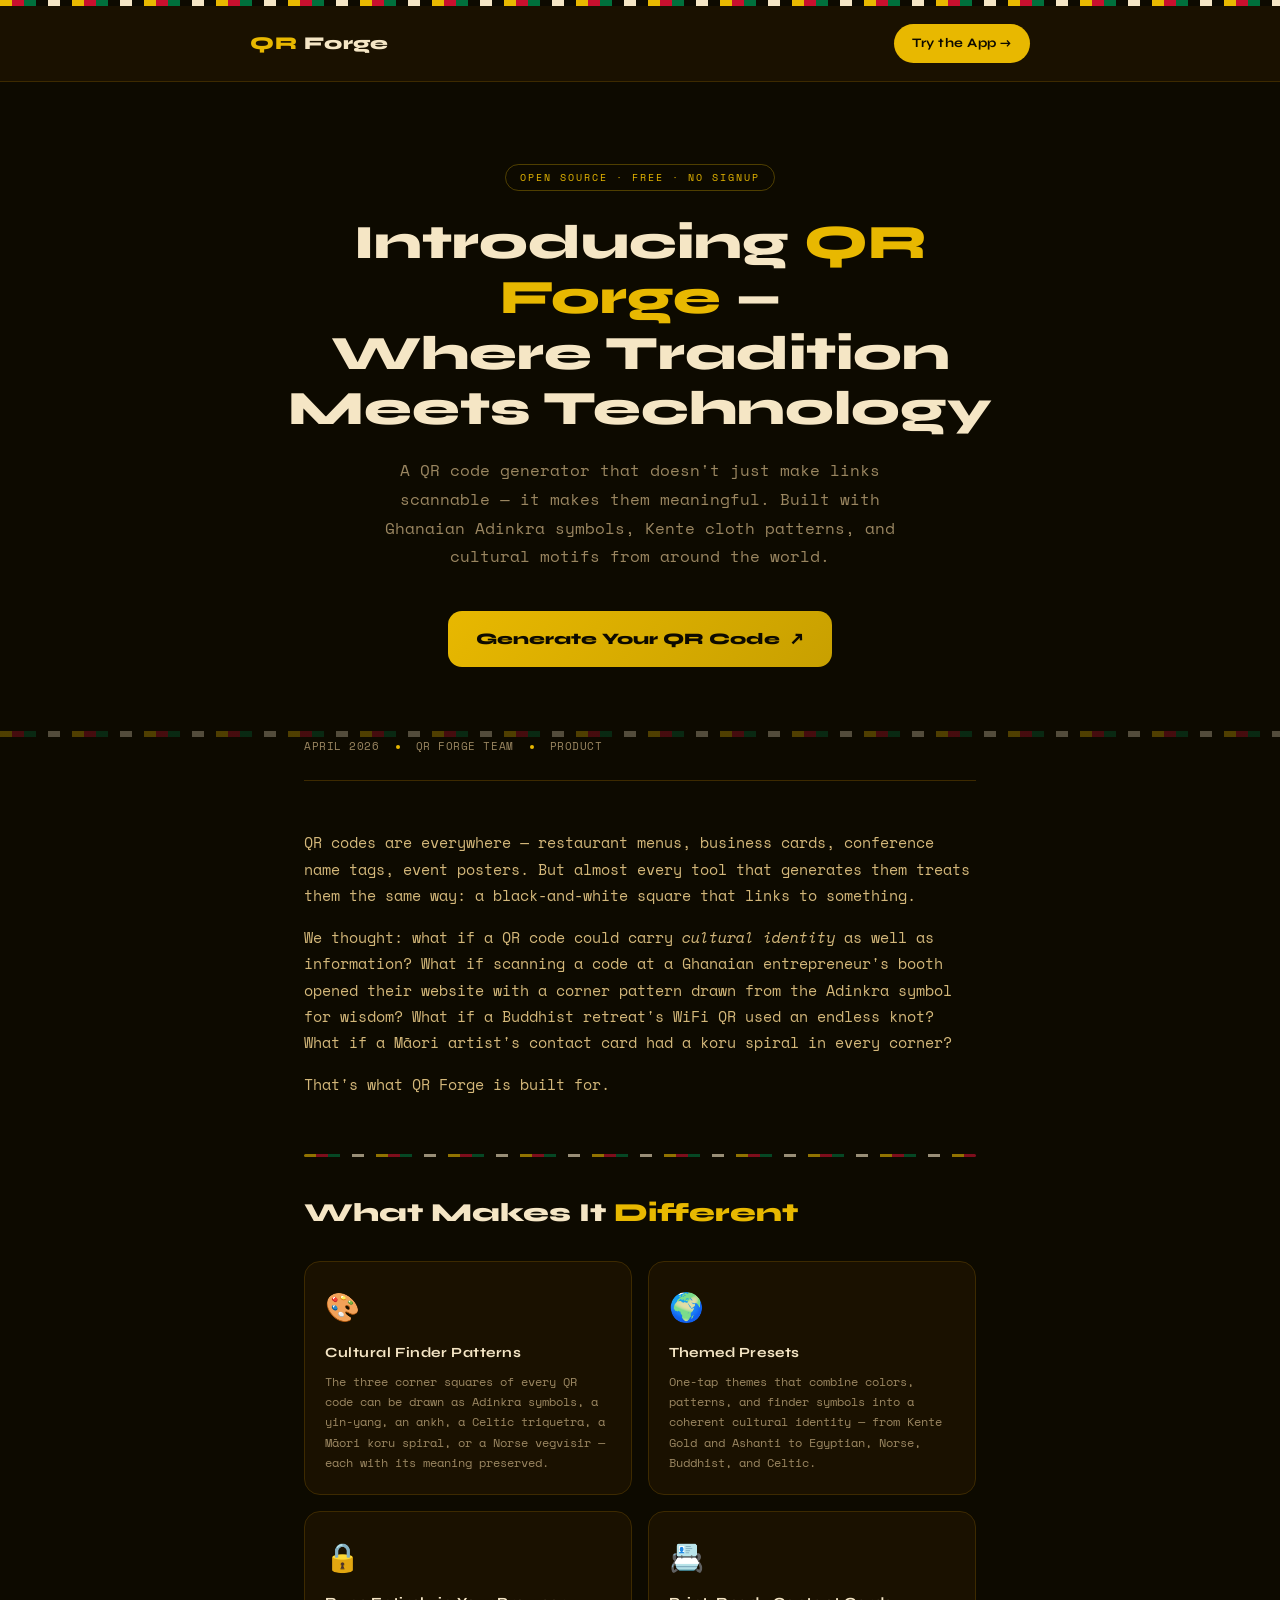
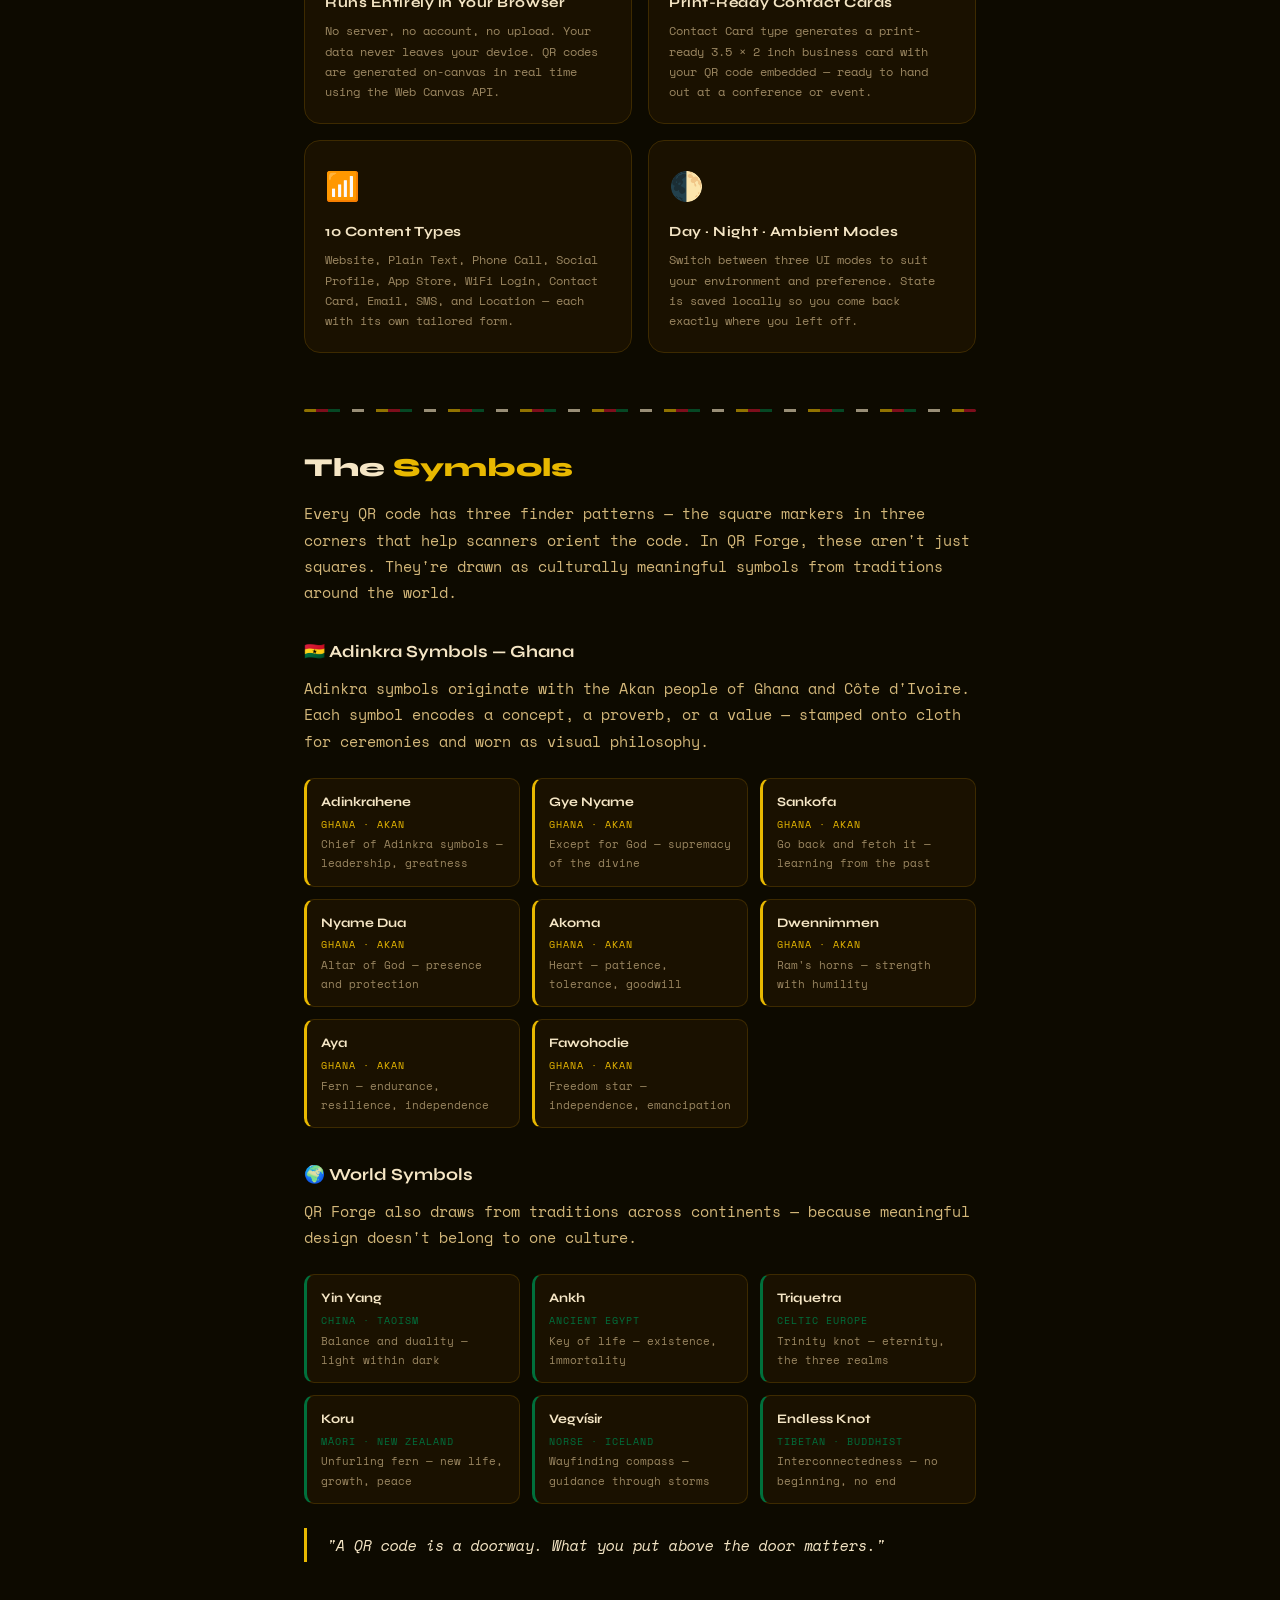
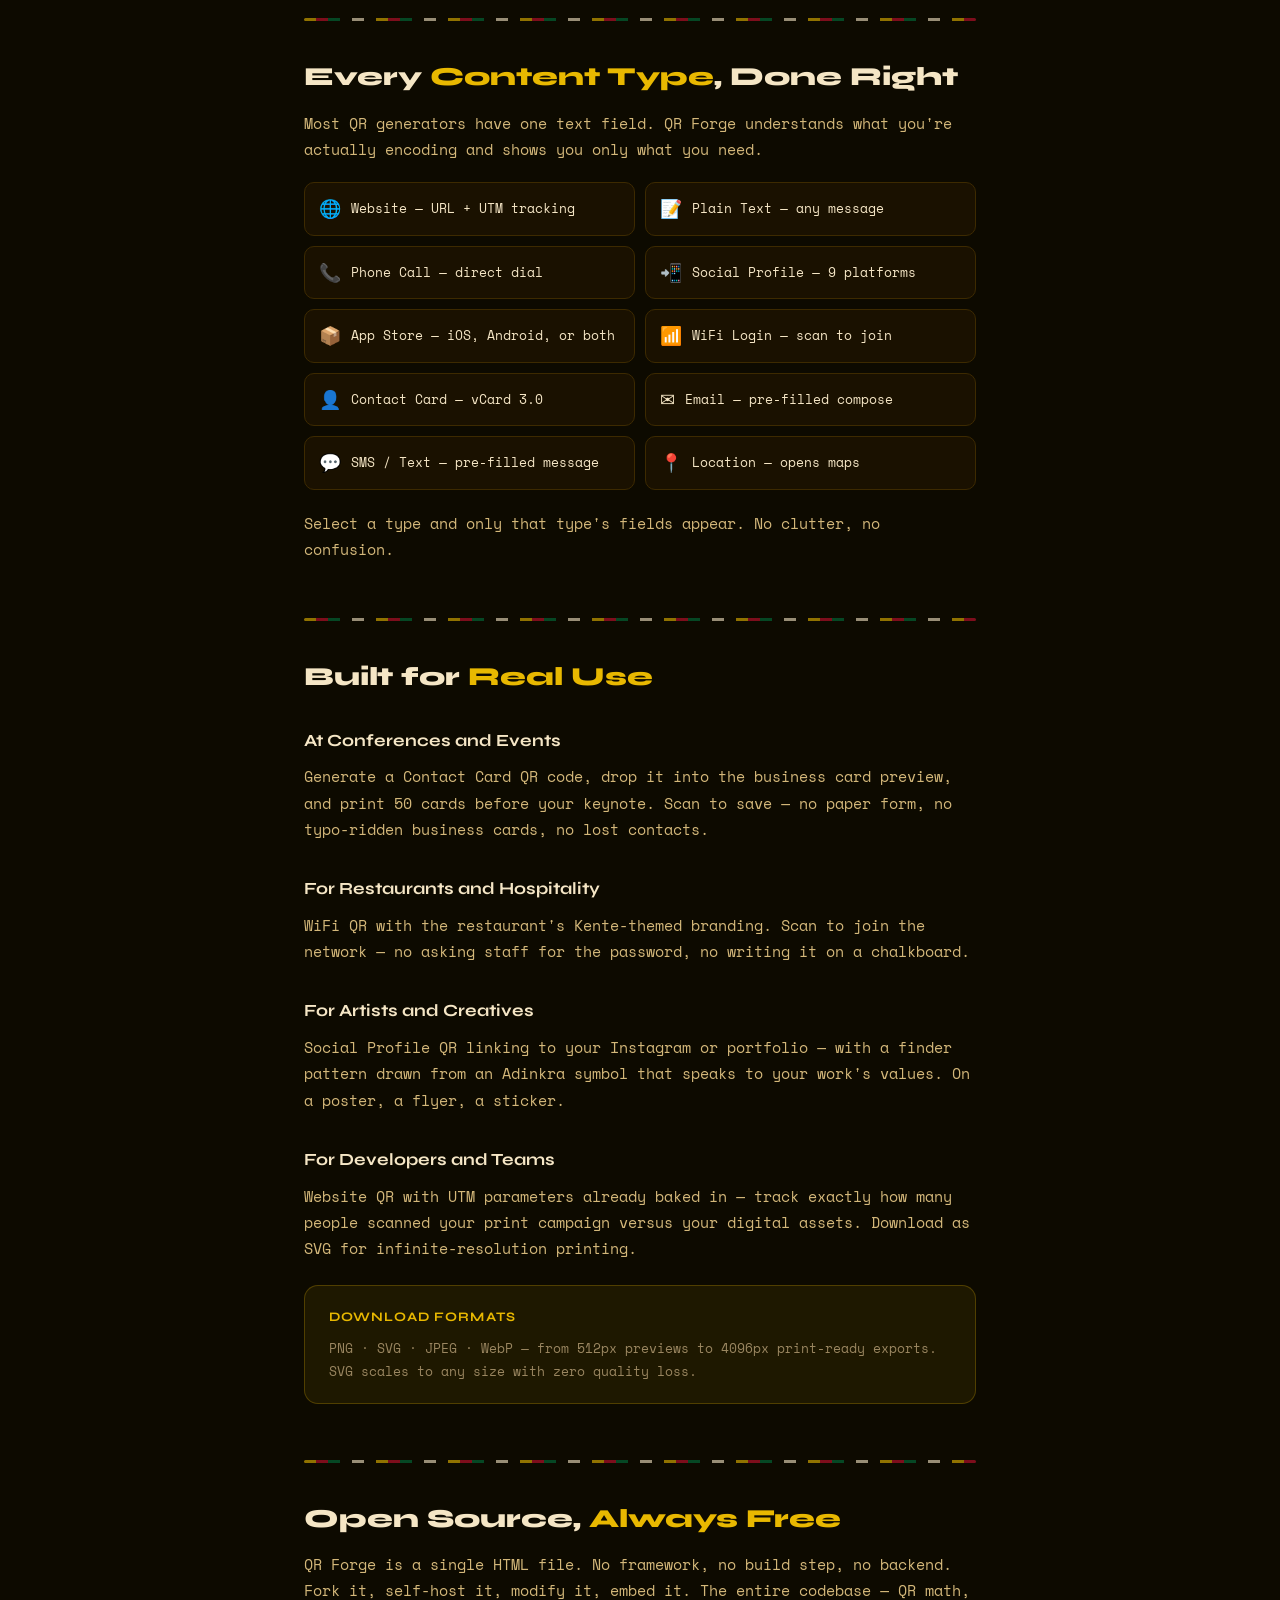
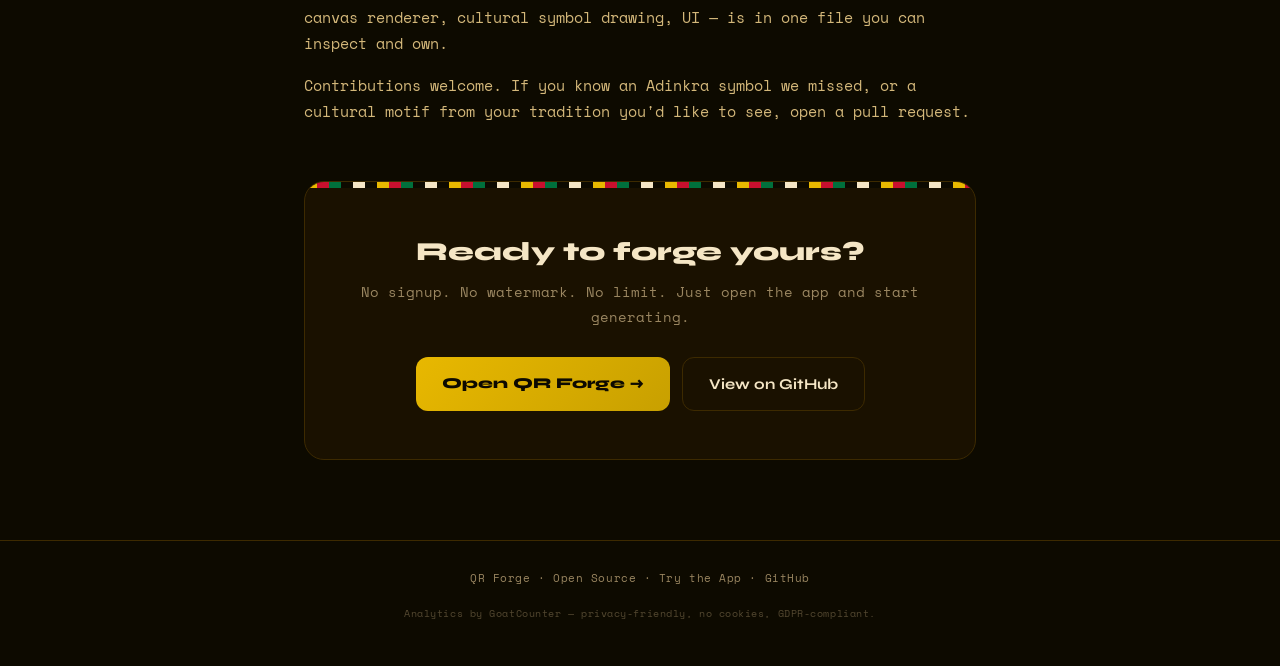
==== blog.html @ 1907b304 "Initial release of QR Forge Single-file QR code generator with Kente/Adinkra cultural themes, 10 con" ====
<!DOCTYPE html>
<html lang="en">
<head>
  <meta charset="UTF-8">
  <meta name="viewport" content="width=device-width, initial-scale=1.0">
  <title>Introducing QR Forge — Where Tradition Meets Technology</title>
  <meta name="description" content="QR Forge is a free, open-source QR code generator that brings Ghanaian Adinkra symbols, Kente cloth patterns, and world cultural motifs into every scan.">
  <link rel="preconnect" href="https://fonts.googleapis.com">
  <link rel="preconnect" href="https://fonts.gstatic.com" crossorigin>
  <link href="https://fonts.googleapis.com/css2?family=Syne:wght@400;600;700;800&family=Space+Mono:ital,wght@0,400;0,700;1,400&display=swap" rel="stylesheet">
  <!-- GoatCounter analytics -->
  <script data-goatcounter="https://qr-forge.goatcounter.com/count" async src="//gc.zgo.at/count.js"></script>
  <style>
    *, *::before, *::after { box-sizing: border-box; margin: 0; padding: 0; }

    :root {
      --ink:    #0d0a00;
      --panel:  #1a1100;
      --line:   #3d2a00;
      --dim:    #9a8660;
      --cream:  #F5E6C5;
      --gold:   #E8B800;
      --red:    #C8102E;
      --green:  #00703C;
      --text:   #d4b87a;
    }

    html { scroll-behavior: smooth; }

    body {
      background: var(--ink);
      color: var(--text);
      font-family: 'Space Mono', monospace;
      font-size: 15px;
      line-height: 1.75;
    }

    /* ── Kente strip ── */
    .kente-strip {
      height: 6px;
      background: repeating-linear-gradient(90deg,
        #E8B800 0 12px, #C8102E 12px 24px, #00703C 24px 36px,
        #0d0a00 36px 48px, #F5E6C5 48px 60px, #0d0a00 60px 72px);
    }

    /* ── Header ── */
    header {
      background: var(--panel);
      border-bottom: 1px solid var(--line);
      padding: 0 24px;
    }
    .header-inner {
      max-width: 780px;
      margin: 0 auto;
      display: flex;
      align-items: center;
      justify-content: space-between;
      padding: 18px 0;
    }
    .logo {
      font-family: 'Syne', sans-serif;
      font-weight: 800;
      font-size: 18px;
      color: var(--gold);
      text-decoration: none;
      letter-spacing: .04em;
    }
    .logo span { color: var(--cream); }
    .try-btn {
      display: inline-block;
      padding: 8px 18px;
      background: var(--gold);
      color: var(--ink);
      font-family: 'Syne', sans-serif;
      font-weight: 700;
      font-size: 13px;
      border-radius: 999px;
      text-decoration: none;
      letter-spacing: .04em;
      transition: .15s;
    }
    .try-btn:hover { background: #f5cb00; transform: translateY(-1px); }

    /* ── Hero ── */
    .hero {
      padding: 80px 24px 64px;
      text-align: center;
      max-width: 780px;
      margin: 0 auto;
    }
    .hero-tag {
      display: inline-block;
      font-size: 10px;
      letter-spacing: .2em;
      text-transform: uppercase;
      color: var(--gold);
      border: 1px solid rgba(232,184,0,.3);
      padding: 4px 14px;
      border-radius: 999px;
      margin-bottom: 24px;
    }
    h1 {
      font-family: 'Syne', sans-serif;
      font-size: clamp(28px, 5vw, 48px);
      font-weight: 800;
      color: var(--cream);
      line-height: 1.15;
      margin-bottom: 20px;
    }
    h1 em { color: var(--gold); font-style: normal; }
    .hero-sub {
      font-size: 16px;
      color: var(--dim);
      max-width: 560px;
      margin: 0 auto 40px;
      line-height: 1.8;
    }
    .hero-cta {
      display: inline-flex;
      align-items: center;
      gap: 10px;
      padding: 14px 28px;
      background: linear-gradient(135deg, var(--gold), #C8A000);
      color: var(--ink);
      font-family: 'Syne', sans-serif;
      font-weight: 800;
      font-size: 16px;
      border-radius: 14px;
      text-decoration: none;
      transition: .15s;
    }
    .hero-cta:hover { transform: translateY(-2px); box-shadow: 0 8px 32px rgba(232,184,0,.35); }

    /* ── Content ── */
    .content {
      max-width: 720px;
      margin: 0 auto;
      padding: 0 24px 80px;
    }

    /* ── Section divider ── */
    .section-kente {
      height: 3px;
      background: repeating-linear-gradient(90deg,
        #E8B800 0 12px, #C8102E 12px 24px, #00703C 24px 36px,
        #0d0a00 36px 48px, #F5E6C5 48px 60px, #0d0a00 60px 72px);
      border-radius: 999px;
      margin: 56px 0 40px;
      opacity: .6;
    }

    h2 {
      font-family: 'Syne', sans-serif;
      font-weight: 800;
      font-size: 26px;
      color: var(--cream);
      margin-bottom: 16px;
      line-height: 1.25;
    }
    h2 .accent { color: var(--gold); }

    h3 {
      font-family: 'Syne', sans-serif;
      font-weight: 700;
      font-size: 17px;
      color: var(--cream);
      margin: 32px 0 8px;
    }

    p { margin-bottom: 16px; }

    a { color: var(--gold); text-decoration: none; }
    a:hover { text-decoration: underline; }

    /* ── Feature cards ── */
    .card-grid {
      display: grid;
      grid-template-columns: repeat(auto-fill, minmax(260px, 1fr));
      gap: 16px;
      margin: 32px 0;
    }
    .card {
      background: var(--panel);
      border: 1px solid var(--line);
      border-radius: 16px;
      padding: 20px;
    }
    .card-icon { font-size: 28px; margin-bottom: 10px; }
    .card-title {
      font-family: 'Syne', sans-serif;
      font-weight: 700;
      color: var(--cream);
      font-size: 14px;
      margin-bottom: 6px;
      letter-spacing: .04em;
    }
    .card-desc { font-size: 12px; color: var(--dim); line-height: 1.7; }

    /* ── Symbol table ── */
    .symbol-grid {
      display: grid;
      grid-template-columns: repeat(auto-fill, minmax(200px, 1fr));
      gap: 12px;
      margin: 24px 0;
    }
    .symbol-item {
      background: var(--panel);
      border: 1px solid var(--line);
      border-left: 3px solid var(--gold);
      border-radius: 10px;
      padding: 12px 14px;
    }
    .symbol-item.world { border-left-color: var(--green); }
    .symbol-name {
      font-family: 'Syne', sans-serif;
      font-weight: 700;
      color: var(--cream);
      font-size: 13px;
    }
    .symbol-origin { font-size: 10px; color: var(--gold); letter-spacing: .1em; text-transform: uppercase; margin: 2px 0; }
    .symbol-item.world .symbol-origin { color: var(--green); }
    .symbol-meaning { font-size: 11px; color: var(--dim); }

    /* ── Content type list ── */
    .type-list {
      display: grid;
      grid-template-columns: repeat(auto-fill, minmax(220px, 1fr));
      gap: 10px;
      margin: 20px 0;
    }
    .type-item {
      display: flex;
      align-items: center;
      gap: 10px;
      background: var(--panel);
      border: 1px solid var(--line);
      border-radius: 10px;
      padding: 10px 14px;
      font-size: 13px;
      color: var(--cream);
    }
    .type-item .emoji { font-size: 18px; }

    /* ── Callout ── */
    .callout {
      background: rgba(232,184,0,.08);
      border: 1px solid rgba(232,184,0,.25);
      border-radius: 14px;
      padding: 20px 24px;
      margin: 24px 0;
    }
    .callout-title {
      font-family: 'Syne', sans-serif;
      font-weight: 700;
      color: var(--gold);
      font-size: 13px;
      letter-spacing: .08em;
      text-transform: uppercase;
      margin-bottom: 8px;
    }
    .callout p { margin: 0; font-size: 13px; color: var(--dim); }

    /* ── Quote ── */
    blockquote {
      border-left: 3px solid var(--gold);
      padding: 4px 0 4px 20px;
      margin: 24px 0;
      color: var(--cream);
      font-style: italic;
    }

    /* ── CTA section ── */
    .cta-section {
      background: var(--panel);
      border: 1px solid var(--line);
      border-radius: 20px;
      overflow: hidden;
      margin-top: 56px;
      text-align: center;
    }
    .cta-inner { padding: 48px 32px; }
    .cta-section h2 { margin-bottom: 12px; }
    .cta-section p { color: var(--dim); margin-bottom: 28px; font-size: 14px; }
    .cta-buttons { display: flex; gap: 12px; justify-content: center; flex-wrap: wrap; }
    .btn-primary {
      display: inline-block;
      padding: 13px 26px;
      background: linear-gradient(135deg, var(--gold), #C8A000);
      color: var(--ink);
      font-family: 'Syne', sans-serif;
      font-weight: 800;
      font-size: 15px;
      border-radius: 12px;
      text-decoration: none;
      transition: .15s;
    }
    .btn-primary:hover { transform: translateY(-2px); box-shadow: 0 6px 24px rgba(232,184,0,.35); }
    .btn-secondary {
      display: inline-block;
      padding: 13px 26px;
      border: 1px solid var(--line);
      color: var(--cream);
      font-family: 'Syne', sans-serif;
      font-weight: 700;
      font-size: 15px;
      border-radius: 12px;
      text-decoration: none;
      transition: .15s;
      background: transparent;
    }
    .btn-secondary:hover { border-color: var(--gold); color: var(--gold); text-decoration: none; }

    /* ── Footer ── */
    footer {
      border-top: 1px solid var(--line);
      padding: 28px 24px;
      text-align: center;
      font-size: 11px;
      color: var(--dim);
      letter-spacing: .05em;
    }
    footer a { color: var(--dim); }
    footer a:hover { color: var(--gold); text-decoration: none; }

    /* ── Meta info ── */
    .post-meta {
      display: flex;
      align-items: center;
      gap: 16px;
      margin-bottom: 48px;
      padding-bottom: 24px;
      border-bottom: 1px solid var(--line);
      font-size: 11px;
      color: var(--dim);
      letter-spacing: .05em;
      text-transform: uppercase;
    }
    .meta-dot { width: 4px; height: 4px; border-radius: 50%; background: var(--gold); }
  </style>
</head>
<body>

<div class="kente-strip"></div>

<header>
  <div class="header-inner">
    <a href="index.html" class="logo">QR <span>Forge</span></a>
    <a href="index.html" class="try-btn">Try the App →</a>
  </div>
</header>

<div class="hero">
  <div class="hero-tag">Open Source · Free · No Signup</div>
  <h1>Introducing <em>QR Forge</em> —<br>Where Tradition Meets Technology</h1>
  <p class="hero-sub">A QR code generator that doesn't just make links scannable — it makes them meaningful. Built with Ghanaian Adinkra symbols, Kente cloth patterns, and cultural motifs from around the world.</p>
  <a href="index.html" class="hero-cta">
    <span>Generate Your QR Code</span>
    <span>↗</span>
  </a>
</div>

<div class="kente-strip" style="opacity:.3;margin-bottom:0"></div>

<div class="content">

  <div class="post-meta">
    <span>April 2026</span>
    <div class="meta-dot"></div>
    <span>QR Forge Team</span>
    <div class="meta-dot"></div>
    <span>Product</span>
  </div>

  <p>QR codes are everywhere — restaurant menus, business cards, conference name tags, event posters. But almost every tool that generates them treats them the same way: a black-and-white square that links to something.</p>

  <p>We thought: what if a QR code could carry <em>cultural identity</em> as well as information? What if scanning a code at a Ghanaian entrepreneur's booth opened their website with a corner pattern drawn from the Adinkra symbol for wisdom? What if a Buddhist retreat's WiFi QR used an endless knot? What if a Māori artist's contact card had a koru spiral in every corner?</p>

  <p>That's what QR Forge is built for.</p>

  <div class="section-kente"></div>

  <h2>What Makes It <span class="accent">Different</span></h2>

  <div class="card-grid">
    <div class="card">
      <div class="card-icon">🎨</div>
      <div class="card-title">Cultural Finder Patterns</div>
      <div class="card-desc">The three corner squares of every QR code can be drawn as Adinkra symbols, a yin-yang, an ankh, a Celtic triquetra, a Māori koru spiral, or a Norse vegvísir — each with its meaning preserved.</div>
    </div>
    <div class="card">
      <div class="card-icon">🌍</div>
      <div class="card-title">Themed Presets</div>
      <div class="card-desc">One-tap themes that combine colors, patterns, and finder symbols into a coherent cultural identity — from Kente Gold and Ashanti to Egyptian, Norse, Buddhist, and Celtic.</div>
    </div>
    <div class="card">
      <div class="card-icon">🔒</div>
      <div class="card-title">Runs Entirely in Your Browser</div>
      <div class="card-desc">No server, no account, no upload. Your data never leaves your device. QR codes are generated on-canvas in real time using the Web Canvas API.</div>
    </div>
    <div class="card">
      <div class="card-icon">📇</div>
      <div class="card-title">Print-Ready Contact Cards</div>
      <div class="card-desc">Contact Card type generates a print-ready 3.5 × 2 inch business card with your QR code embedded — ready to hand out at a conference or event.</div>
    </div>
    <div class="card">
      <div class="card-icon">📶</div>
      <div class="card-title">10 Content Types</div>
      <div class="card-desc">Website, Plain Text, Phone Call, Social Profile, App Store, WiFi Login, Contact Card, Email, SMS, and Location — each with its own tailored form.</div>
    </div>
    <div class="card">
      <div class="card-icon">🌓</div>
      <div class="card-title">Day · Night · Ambient Modes</div>
      <div class="card-desc">Switch between three UI modes to suit your environment and preference. State is saved locally so you come back exactly where you left off.</div>
    </div>
  </div>

  <div class="section-kente"></div>

  <h2>The <span class="accent">Symbols</span></h2>

  <p>Every QR code has three finder patterns — the square markers in three corners that help scanners orient the code. In QR Forge, these aren't just squares. They're drawn as culturally meaningful symbols from traditions around the world.</p>

  <h3>🇬🇭 Adinkra Symbols — Ghana</h3>
  <p>Adinkra symbols originate with the Akan people of Ghana and Côte d'Ivoire. Each symbol encodes a concept, a proverb, or a value — stamped onto cloth for ceremonies and worn as visual philosophy.</p>

  <div class="symbol-grid">
    <div class="symbol-item">
      <div class="symbol-name">Adinkrahene</div>
      <div class="symbol-origin">Ghana · Akan</div>
      <div class="symbol-meaning">Chief of Adinkra symbols — leadership, greatness</div>
    </div>
    <div class="symbol-item">
      <div class="symbol-name">Gye Nyame</div>
      <div class="symbol-origin">Ghana · Akan</div>
      <div class="symbol-meaning">Except for God — supremacy of the divine</div>
    </div>
    <div class="symbol-item">
      <div class="symbol-name">Sankofa</div>
      <div class="symbol-origin">Ghana · Akan</div>
      <div class="symbol-meaning">Go back and fetch it — learning from the past</div>
    </div>
    <div class="symbol-item">
      <div class="symbol-name">Nyame Dua</div>
      <div class="symbol-origin">Ghana · Akan</div>
      <div class="symbol-meaning">Altar of God — presence and protection</div>
    </div>
    <div class="symbol-item">
      <div class="symbol-name">Akoma</div>
      <div class="symbol-origin">Ghana · Akan</div>
      <div class="symbol-meaning">Heart — patience, tolerance, goodwill</div>
    </div>
    <div class="symbol-item">
      <div class="symbol-name">Dwennimmen</div>
      <div class="symbol-origin">Ghana · Akan</div>
      <div class="symbol-meaning">Ram's horns — strength with humility</div>
    </div>
    <div class="symbol-item">
      <div class="symbol-name">Aya</div>
      <div class="symbol-origin">Ghana · Akan</div>
      <div class="symbol-meaning">Fern — endurance, resilience, independence</div>
    </div>
    <div class="symbol-item">
      <div class="symbol-name">Fawohodie</div>
      <div class="symbol-origin">Ghana · Akan</div>
      <div class="symbol-meaning">Freedom star — independence, emancipation</div>
    </div>
  </div>

  <h3>🌍 World Symbols</h3>
  <p>QR Forge also draws from traditions across continents — because meaningful design doesn't belong to one culture.</p>

  <div class="symbol-grid">
    <div class="symbol-item world">
      <div class="symbol-name">Yin Yang</div>
      <div class="symbol-origin">China · Taoism</div>
      <div class="symbol-meaning">Balance and duality — light within dark</div>
    </div>
    <div class="symbol-item world">
      <div class="symbol-name">Ankh</div>
      <div class="symbol-origin">Ancient Egypt</div>
      <div class="symbol-meaning">Key of life — existence, immortality</div>
    </div>
    <div class="symbol-item world">
      <div class="symbol-name">Triquetra</div>
      <div class="symbol-origin">Celtic Europe</div>
      <div class="symbol-meaning">Trinity knot — eternity, the three realms</div>
    </div>
    <div class="symbol-item world">
      <div class="symbol-name">Koru</div>
      <div class="symbol-origin">Māori · New Zealand</div>
      <div class="symbol-meaning">Unfurling fern — new life, growth, peace</div>
    </div>
    <div class="symbol-item world">
      <div class="symbol-name">Vegvísir</div>
      <div class="symbol-origin">Norse · Iceland</div>
      <div class="symbol-meaning">Wayfinding compass — guidance through storms</div>
    </div>
    <div class="symbol-item world">
      <div class="symbol-name">Endless Knot</div>
      <div class="symbol-origin">Tibetan · Buddhist</div>
      <div class="symbol-meaning">Interconnectedness — no beginning, no end</div>
    </div>
  </div>

  <blockquote>
    "A QR code is a doorway. What you put above the door matters."
  </blockquote>

  <div class="section-kente"></div>

  <h2>Every <span class="accent">Content Type</span>, Done Right</h2>

  <p>Most QR generators have one text field. QR Forge understands what you're actually encoding and shows you only what you need.</p>

  <div class="type-list">
    <div class="type-item"><span class="emoji">🌐</span> Website — URL + UTM tracking</div>
    <div class="type-item"><span class="emoji">📝</span> Plain Text — any message</div>
    <div class="type-item"><span class="emoji">📞</span> Phone Call — direct dial</div>
    <div class="type-item"><span class="emoji">📲</span> Social Profile — 9 platforms</div>
    <div class="type-item"><span class="emoji">📦</span> App Store — iOS, Android, or both</div>
    <div class="type-item"><span class="emoji">📶</span> WiFi Login — scan to join</div>
    <div class="type-item"><span class="emoji">👤</span> Contact Card — vCard 3.0</div>
    <div class="type-item"><span class="emoji">✉</span> Email — pre-filled compose</div>
    <div class="type-item"><span class="emoji">💬</span> SMS / Text — pre-filled message</div>
    <div class="type-item"><span class="emoji">📍</span> Location — opens maps</div>
  </div>

  <p>Select a type and only that type's fields appear. No clutter, no confusion.</p>

  <div class="section-kente"></div>

  <h2>Built for <span class="accent">Real Use</span></h2>

  <h3>At Conferences and Events</h3>
  <p>Generate a Contact Card QR code, drop it into the business card preview, and print 50 cards before your keynote. Scan to save — no paper form, no typo-ridden business cards, no lost contacts.</p>

  <h3>For Restaurants and Hospitality</h3>
  <p>WiFi QR with the restaurant's Kente-themed branding. Scan to join the network — no asking staff for the password, no writing it on a chalkboard.</p>

  <h3>For Artists and Creatives</h3>
  <p>Social Profile QR linking to your Instagram or portfolio — with a finder pattern drawn from an Adinkra symbol that speaks to your work's values. On a poster, a flyer, a sticker.</p>

  <h3>For Developers and Teams</h3>
  <p>Website QR with UTM parameters already baked in — track exactly how many people scanned your print campaign versus your digital assets. Download as SVG for infinite-resolution printing.</p>

  <div class="callout">
    <div class="callout-title">Download formats</div>
    <p>PNG · SVG · JPEG · WebP — from 512px previews to 4096px print-ready exports. SVG scales to any size with zero quality loss.</p>
  </div>

  <div class="section-kente"></div>

  <h2>Open Source, <span class="accent">Always Free</span></h2>

  <p>QR Forge is a single HTML file. No framework, no build step, no backend. Fork it, self-host it, modify it, embed it. The entire codebase — QR math, canvas renderer, cultural symbol drawing, UI — is in one file you can inspect and own.</p>

  <p>Contributions welcome. If you know an Adinkra symbol we missed, or a cultural motif from your tradition you'd like to see, open a pull request.</p>

  <div class="cta-section">
    <div class="kente-strip"></div>
    <div class="cta-inner">
      <h2>Ready to forge yours?</h2>
      <p>No signup. No watermark. No limit. Just open the app and start generating.</p>
      <div class="cta-buttons">
        <a href="index.html" class="btn-primary">Open QR Forge →</a>
        <a href="https://github.com/mbaffour/qr-forge" class="btn-secondary">View on GitHub</a>
      </div>
    </div>
  </div>

</div>

<footer>
  <p>
    QR Forge · Open Source · <a href="index.html">Try the App</a> · <a href="https://github.com/mbaffour/qr-forge">GitHub</a>
  </p>
  <p style="margin-top:8px;font-size:10px;opacity:.5">
    Analytics by <a href="https://www.goatcounter.com" target="_blank">GoatCounter</a> — privacy-friendly, no cookies, GDPR-compliant.
  </p>
</footer>

</body>
</html>
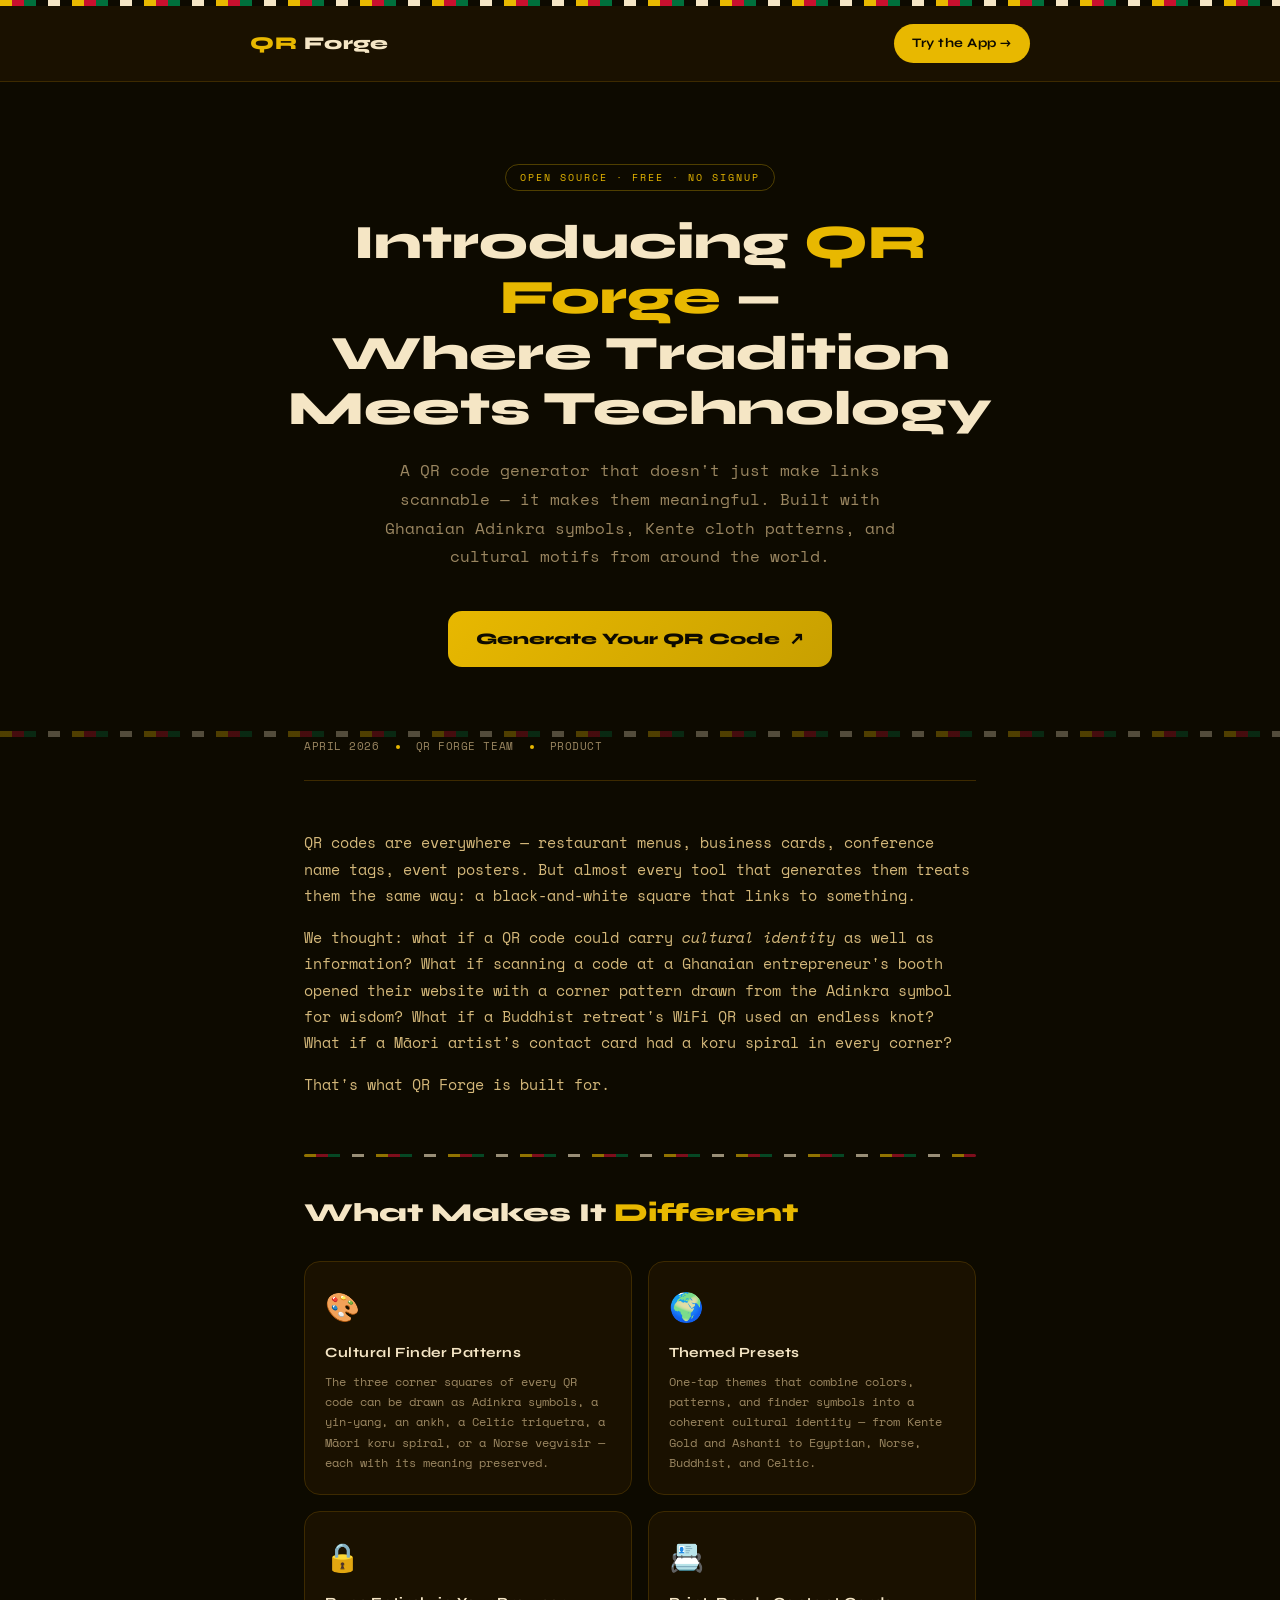
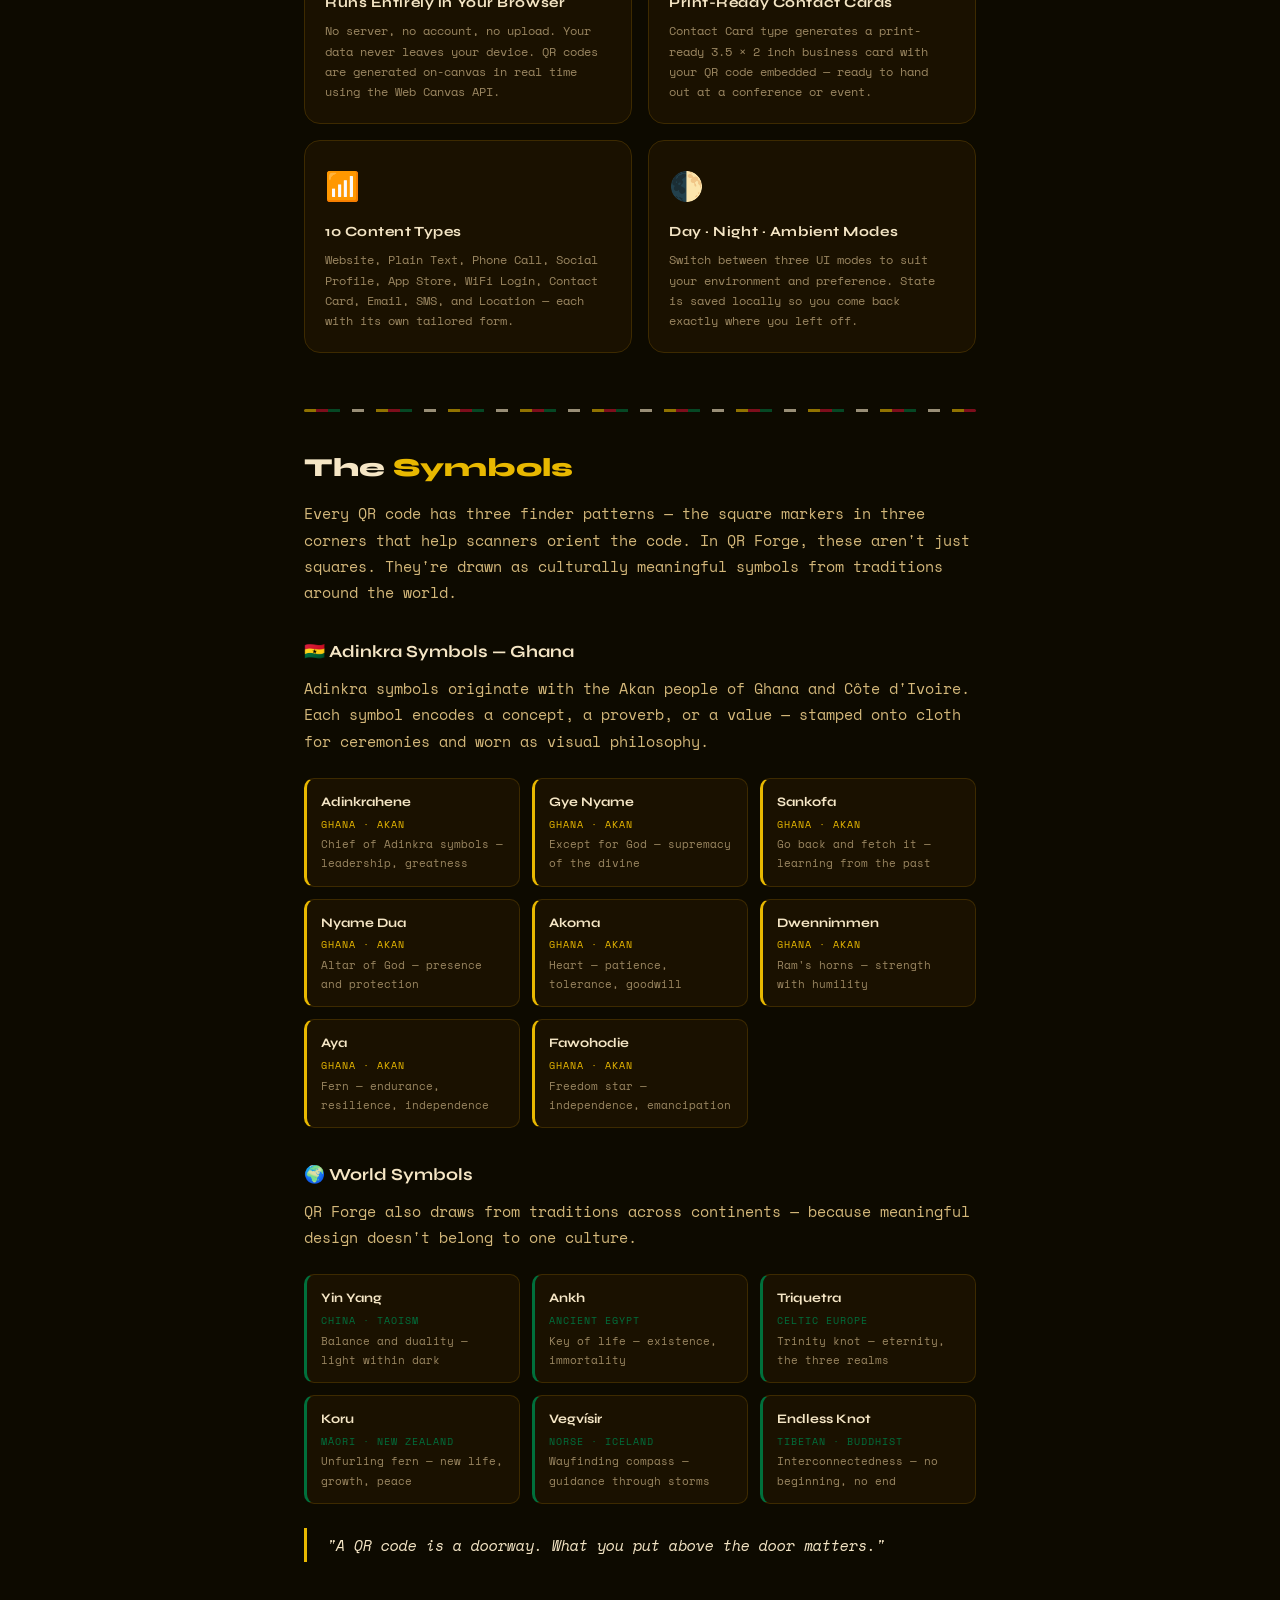
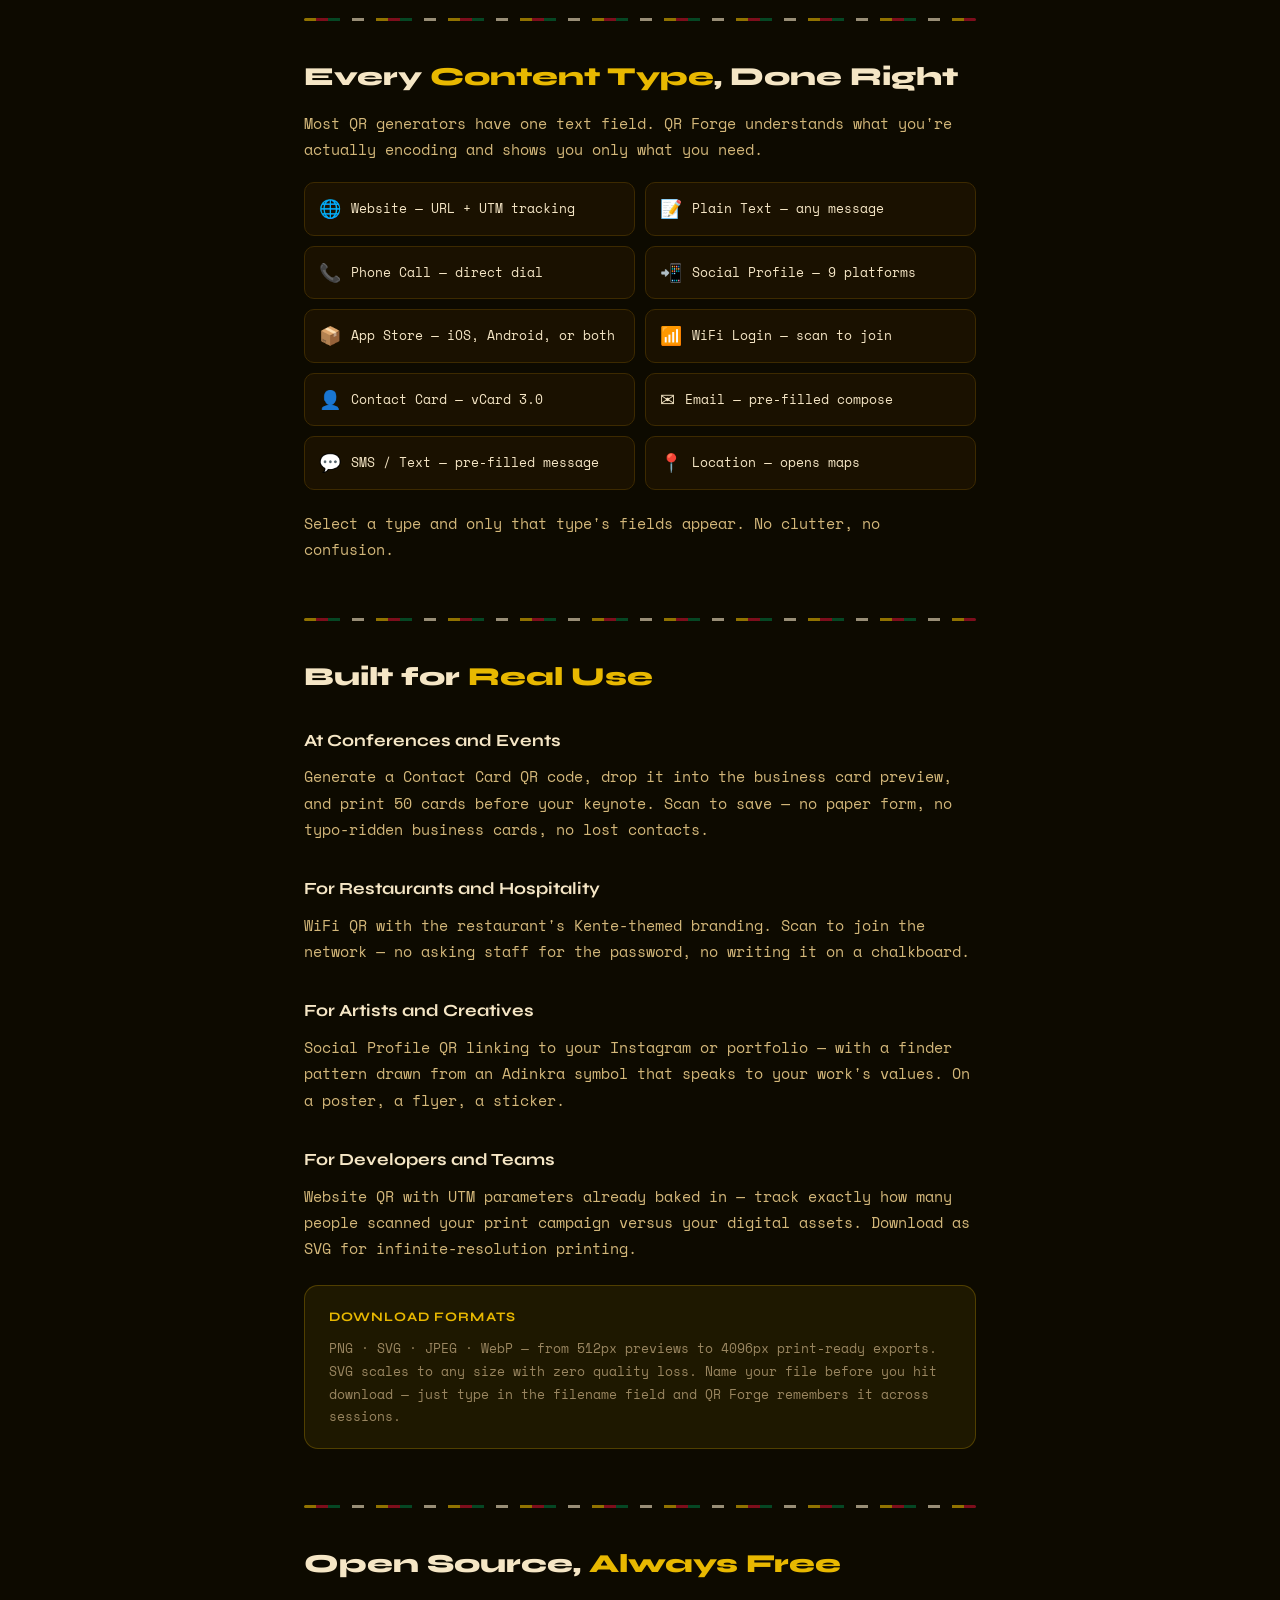
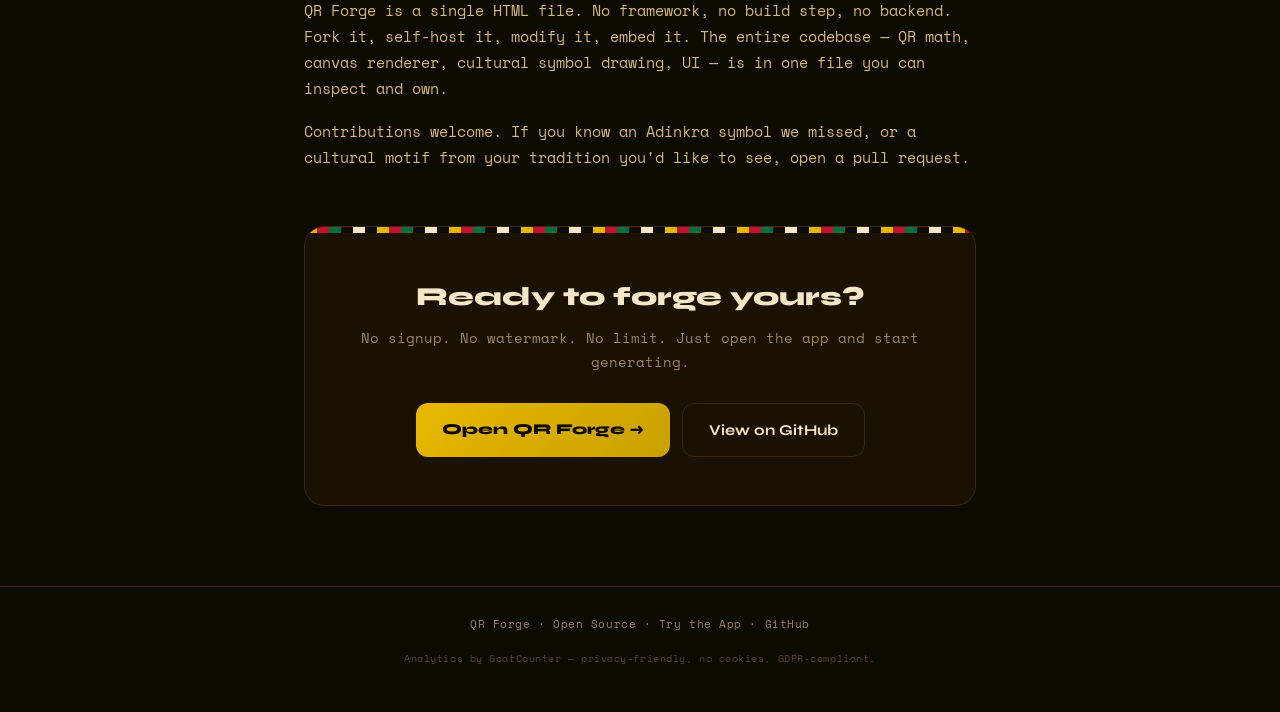
==== commit 40b6395d: "Add custom filename input to download panel Users can now type a filename before downloading their Q" ====
--- a/blog.html
+++ b/blog.html
@@ -545,7 +545,7 @@
 
   <div class="callout">
     <div class="callout-title">Download formats</div>
-    <p>PNG · SVG · JPEG · WebP — from 512px previews to 4096px print-ready exports. SVG scales to any size with zero quality loss.</p>
+    <p>PNG · SVG · JPEG · WebP — from 512px previews to 4096px print-ready exports. SVG scales to any size with zero quality loss. Name your file before you hit download — just type in the filename field and QR Forge remembers it across sessions.</p>
   </div>
 
   <div class="section-kente"></div>
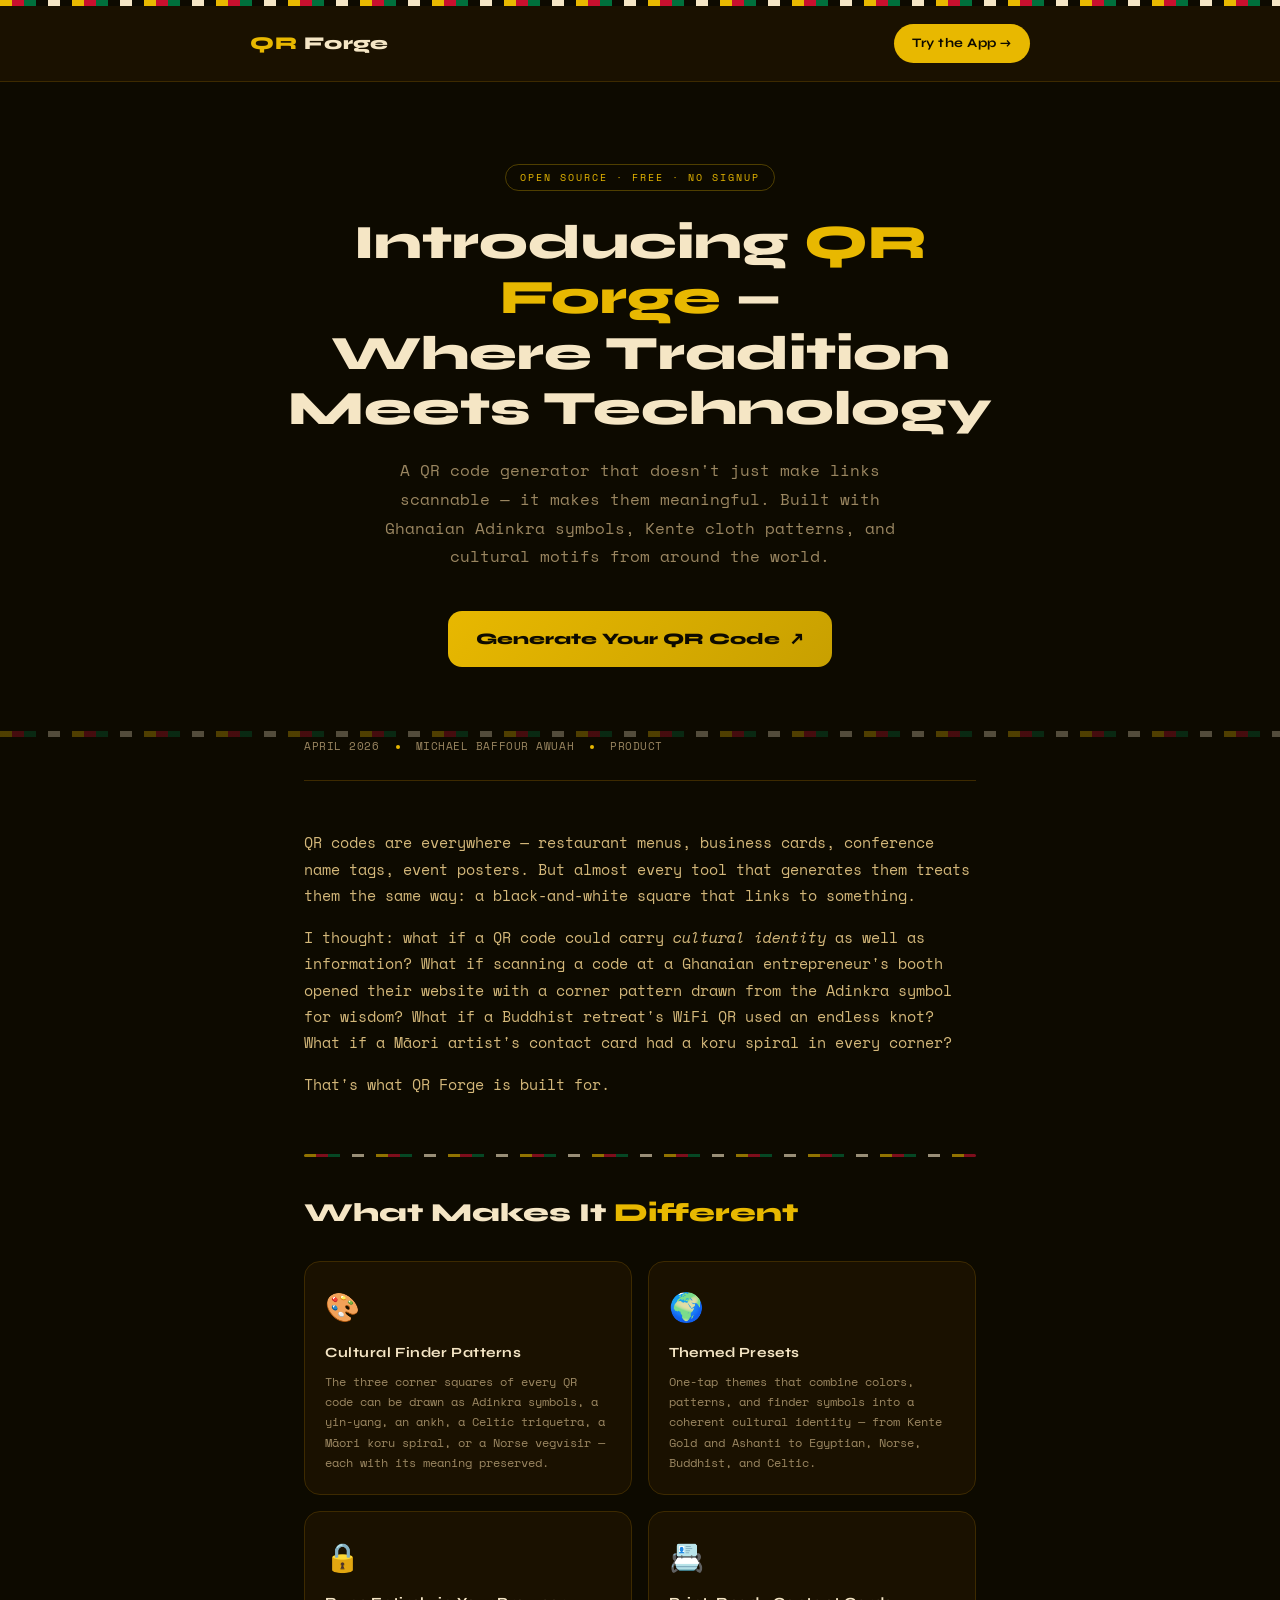
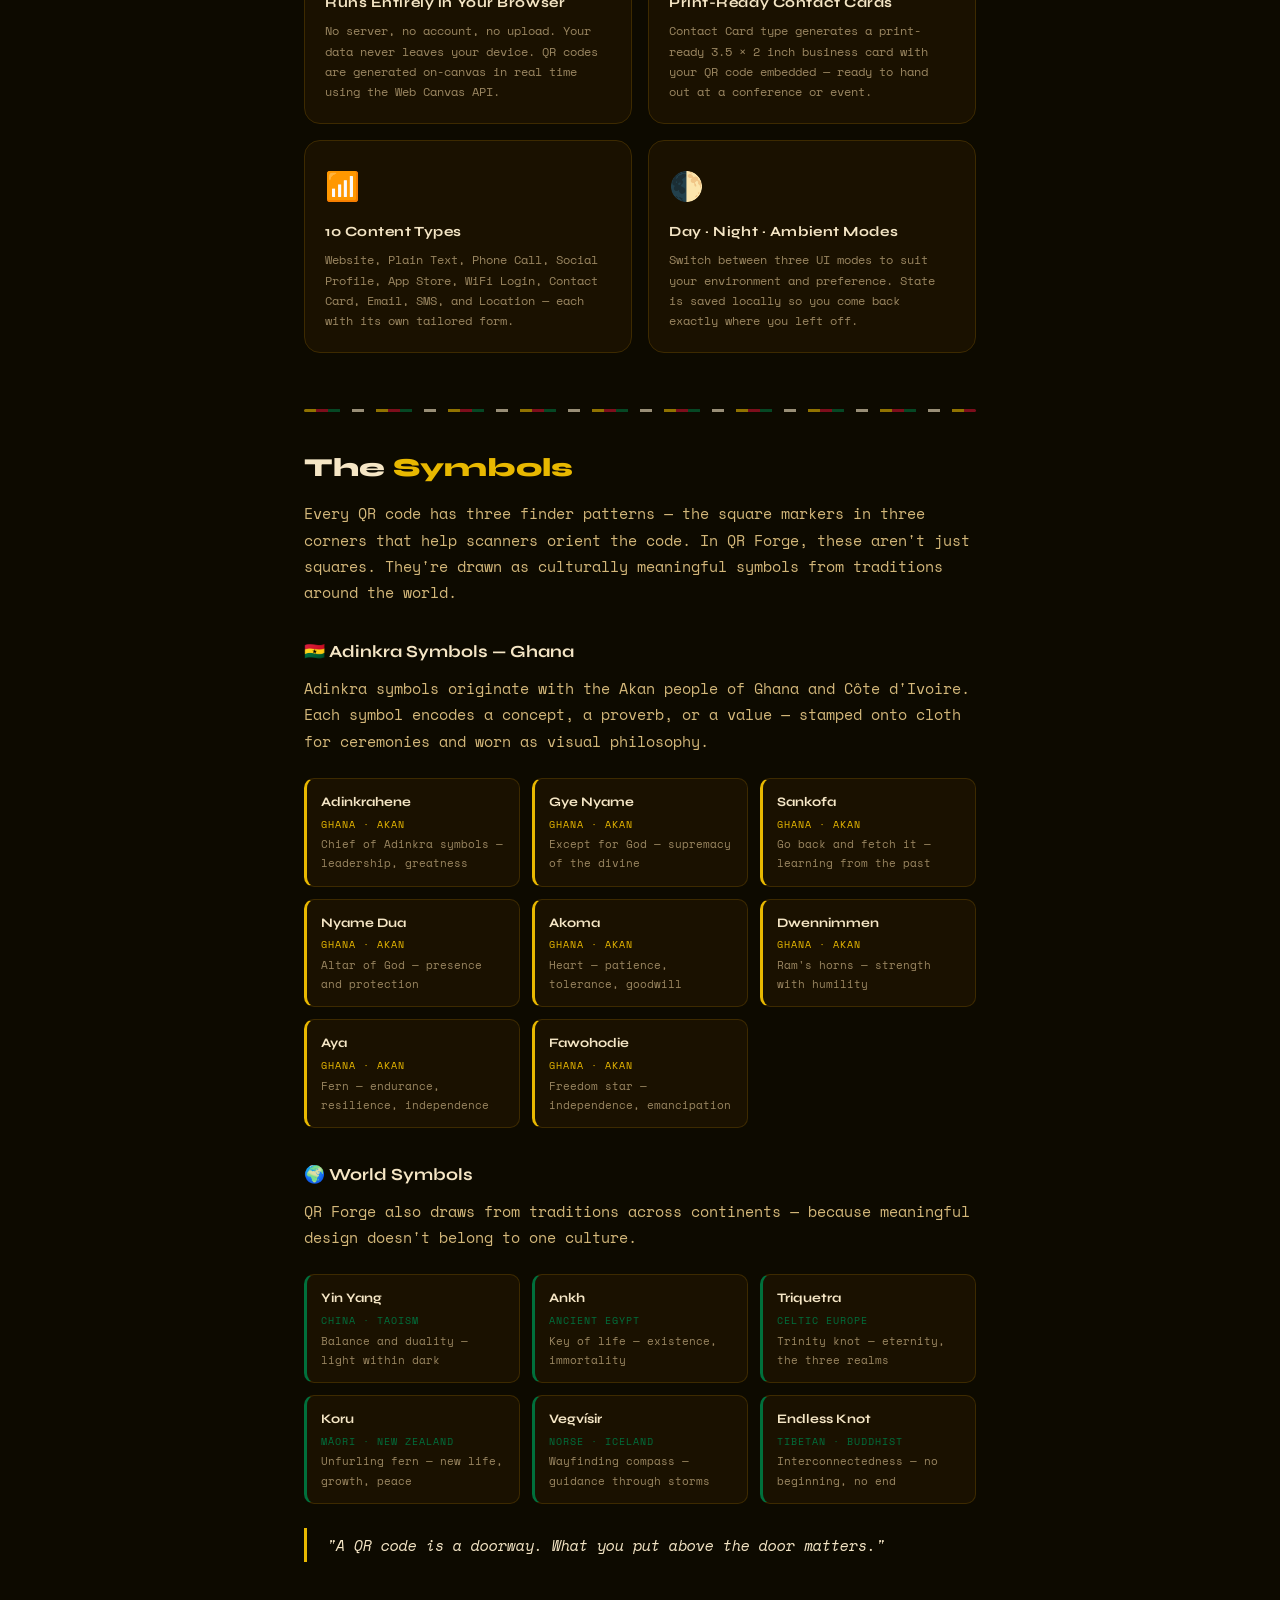
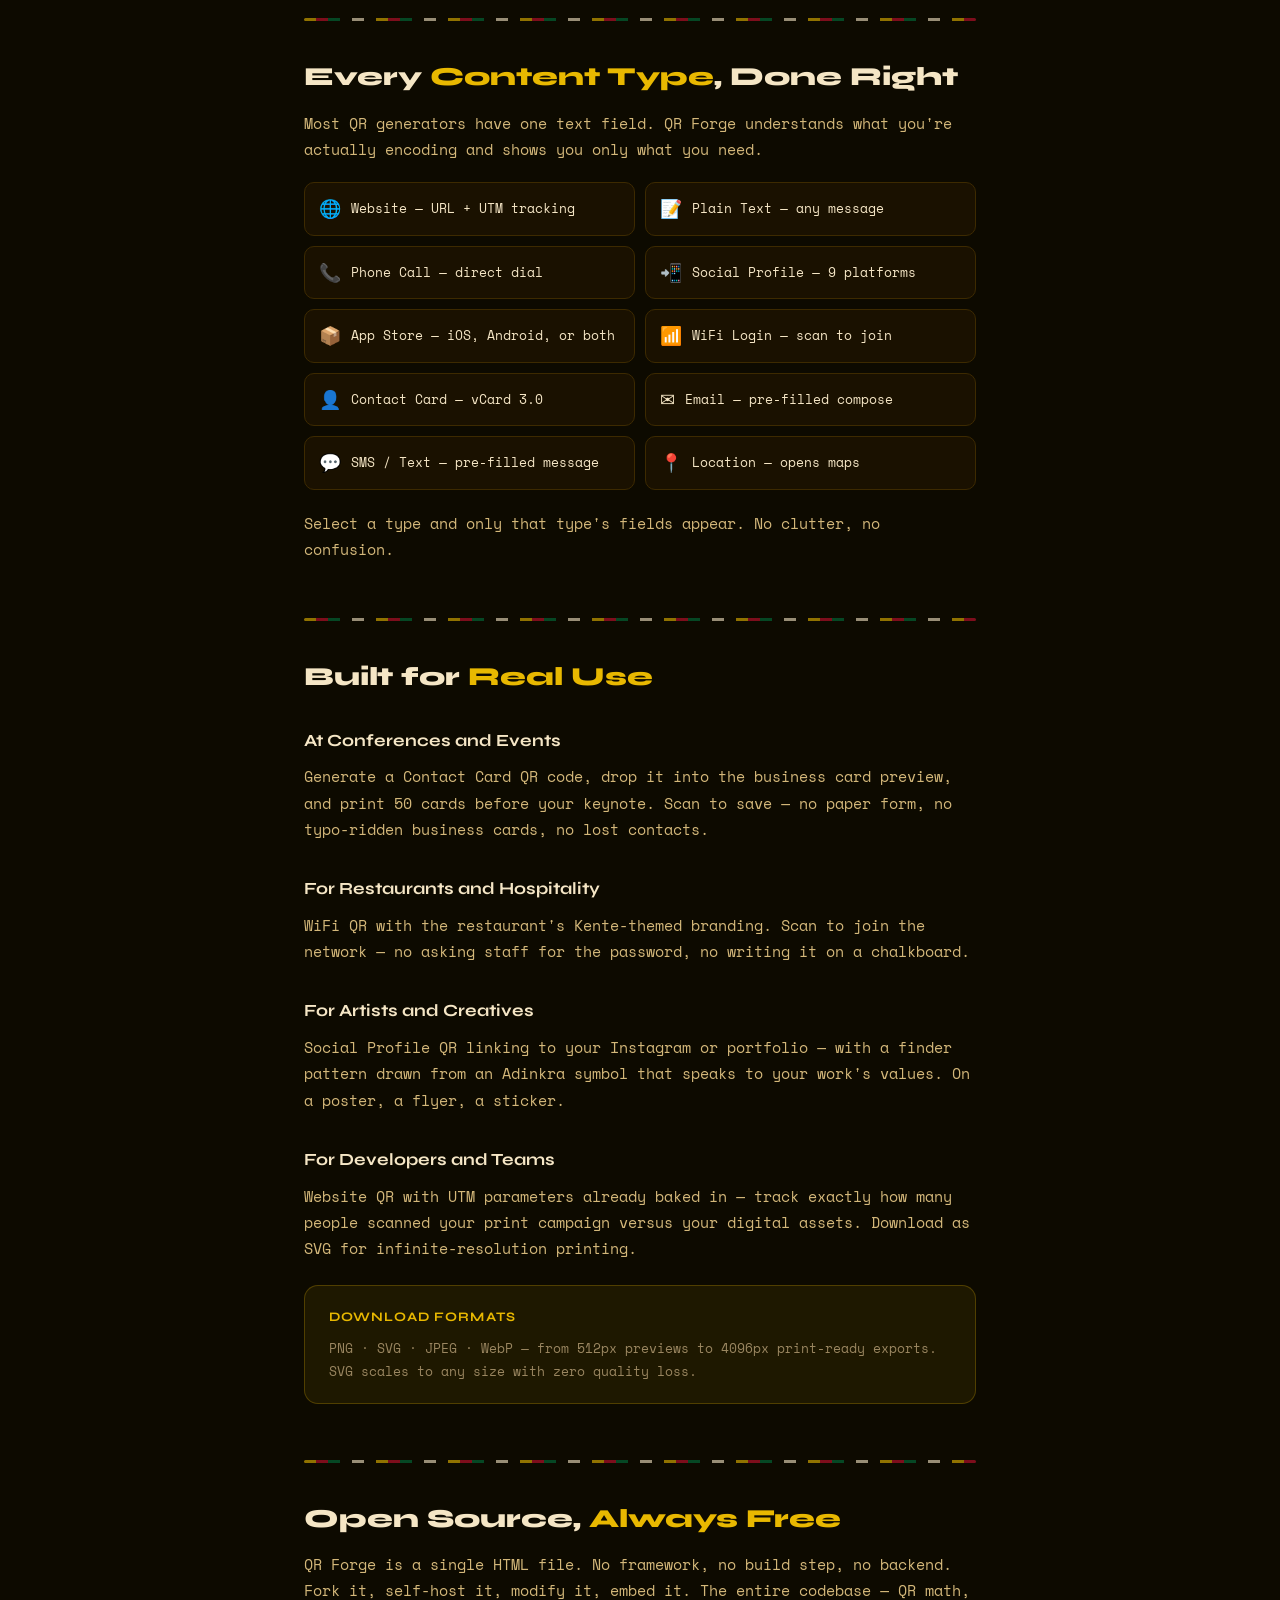
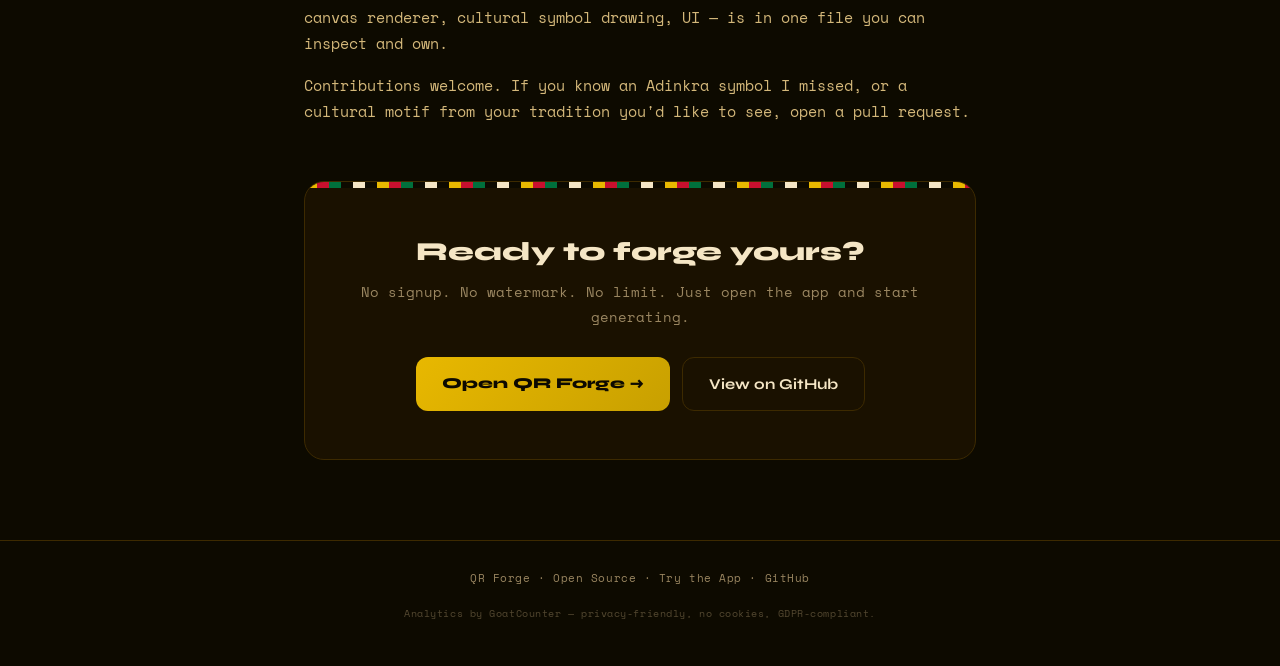
==== commit 3c3dcbbf: "Attribute blog post to Michael Baffour Awuah Change the byline from the fictional "QR Forge Team" to" ====
--- a/blog.html
+++ b/blog.html
@@ -366,14 +366,14 @@
   <div class="post-meta">
     <span>April 2026</span>
     <div class="meta-dot"></div>
-    <span>QR Forge Team</span>
+    <span>Michael Baffour Awuah</span>
     <div class="meta-dot"></div>
     <span>Product</span>
   </div>
 
   <p>QR codes are everywhere — restaurant menus, business cards, conference name tags, event posters. But almost every tool that generates them treats them the same way: a black-and-white square that links to something.</p>
 
-  <p>We thought: what if a QR code could carry <em>cultural identity</em> as well as information? What if scanning a code at a Ghanaian entrepreneur's booth opened their website with a corner pattern drawn from the Adinkra symbol for wisdom? What if a Buddhist retreat's WiFi QR used an endless knot? What if a Māori artist's contact card had a koru spiral in every corner?</p>
+  <p>I thought: what if a QR code could carry <em>cultural identity</em> as well as information? What if scanning a code at a Ghanaian entrepreneur's booth opened their website with a corner pattern drawn from the Adinkra symbol for wisdom? What if a Buddhist retreat's WiFi QR used an endless knot? What if a Māori artist's contact card had a koru spiral in every corner?</p>
 
   <p>That's what QR Forge is built for.</p>
 
@@ -545,7 +545,7 @@
 
   <div class="callout">
     <div class="callout-title">Download formats</div>
-    <p>PNG · SVG · JPEG · WebP — from 512px previews to 4096px print-ready exports. SVG scales to any size with zero quality loss. Name your file before you hit download — just type in the filename field and QR Forge remembers it across sessions.</p>
+    <p>PNG · SVG · JPEG · WebP — from 512px previews to 4096px print-ready exports. SVG scales to any size with zero quality loss.</p>
   </div>
 
   <div class="section-kente"></div>
@@ -554,7 +554,7 @@
 
   <p>QR Forge is a single HTML file. No framework, no build step, no backend. Fork it, self-host it, modify it, embed it. The entire codebase — QR math, canvas renderer, cultural symbol drawing, UI — is in one file you can inspect and own.</p>
 
-  <p>Contributions welcome. If you know an Adinkra symbol we missed, or a cultural motif from your tradition you'd like to see, open a pull request.</p>
+  <p>Contributions welcome. If you know an Adinkra symbol I missed, or a cultural motif from your tradition you'd like to see, open a pull request.</p>
 
   <div class="cta-section">
     <div class="kente-strip"></div>
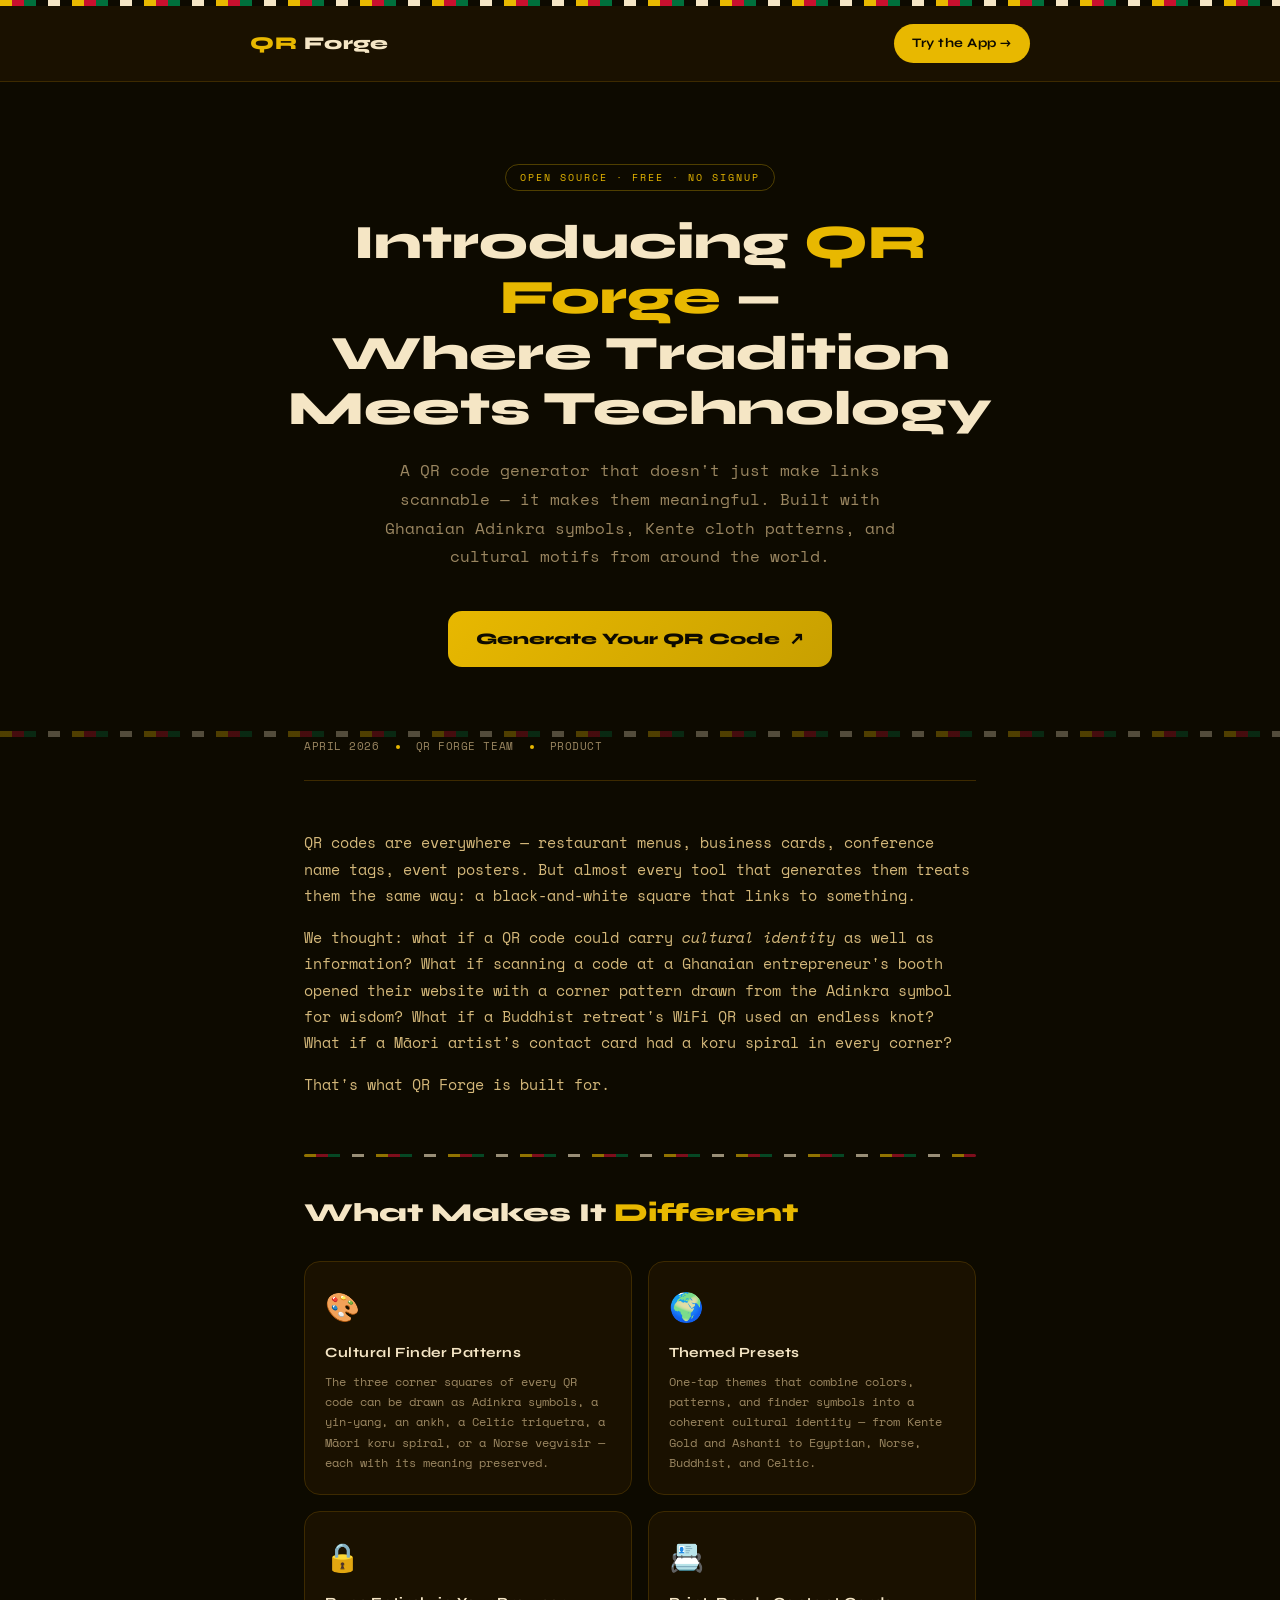
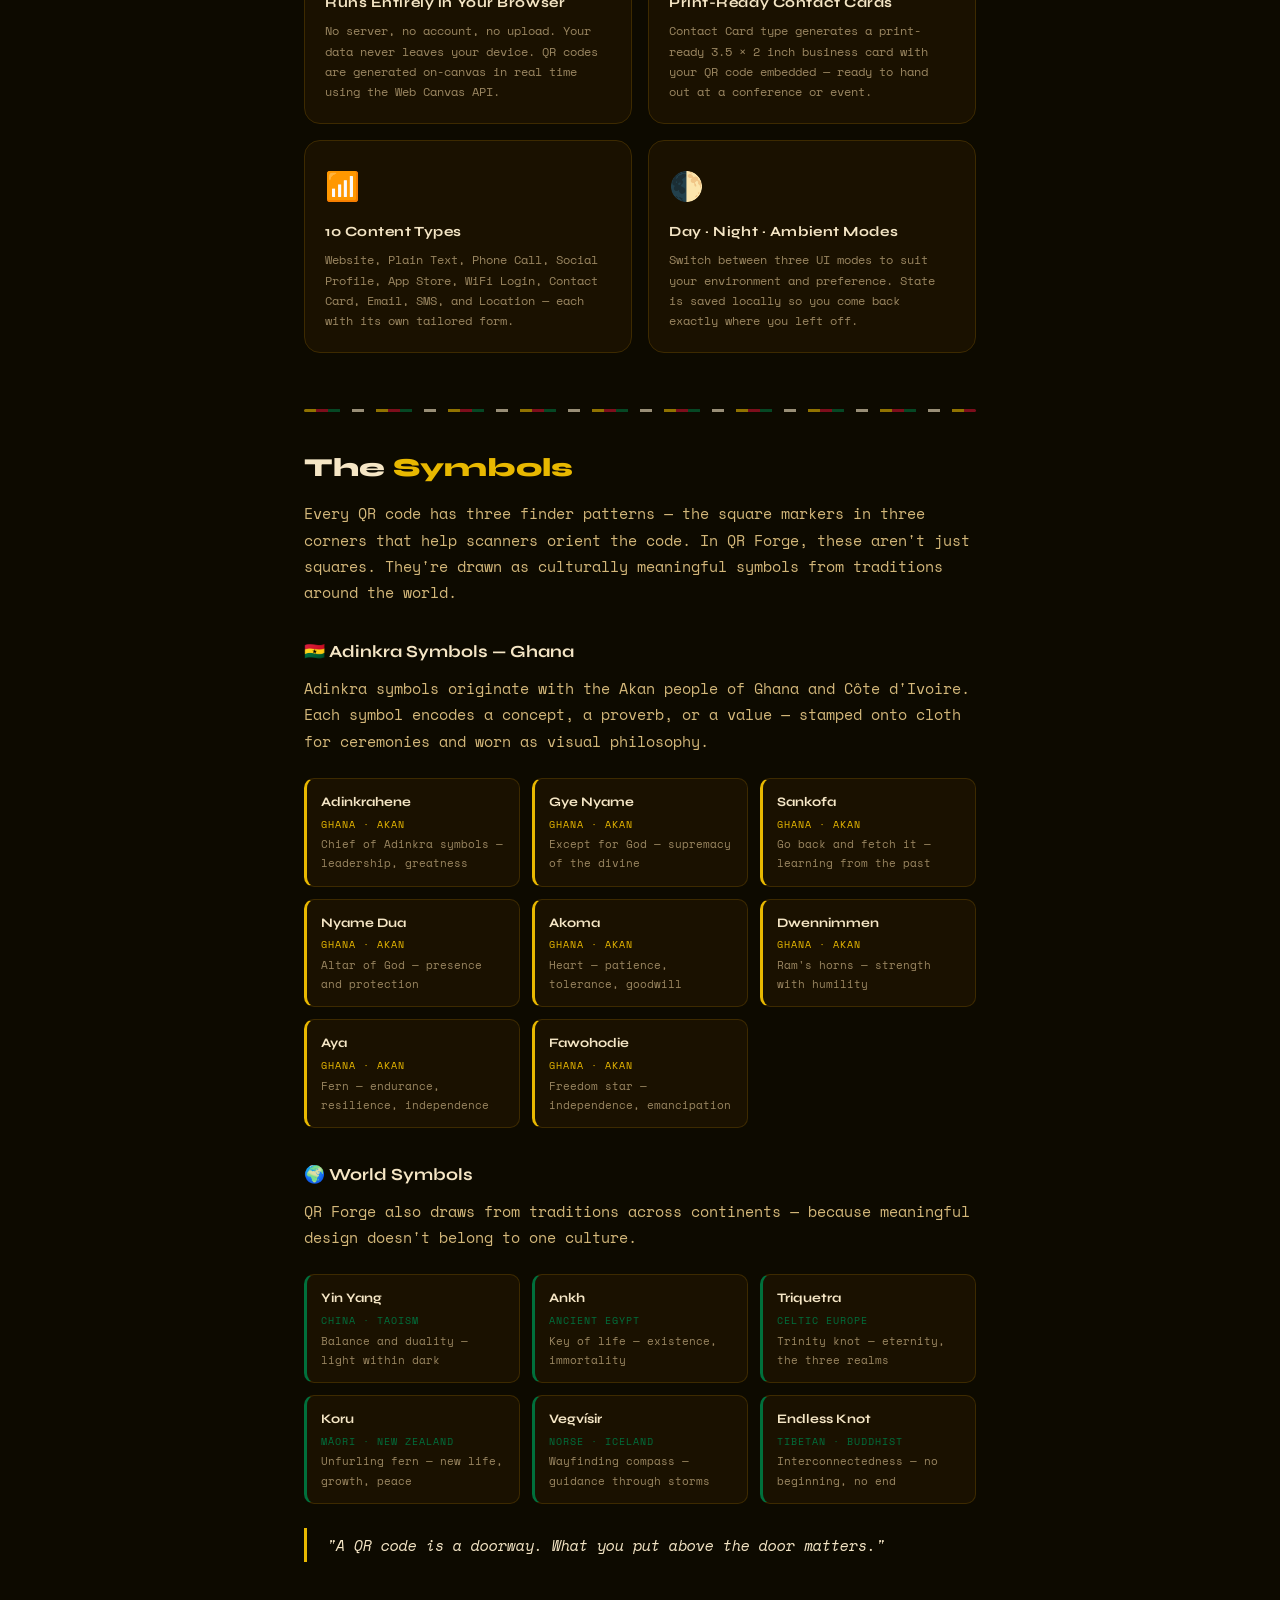
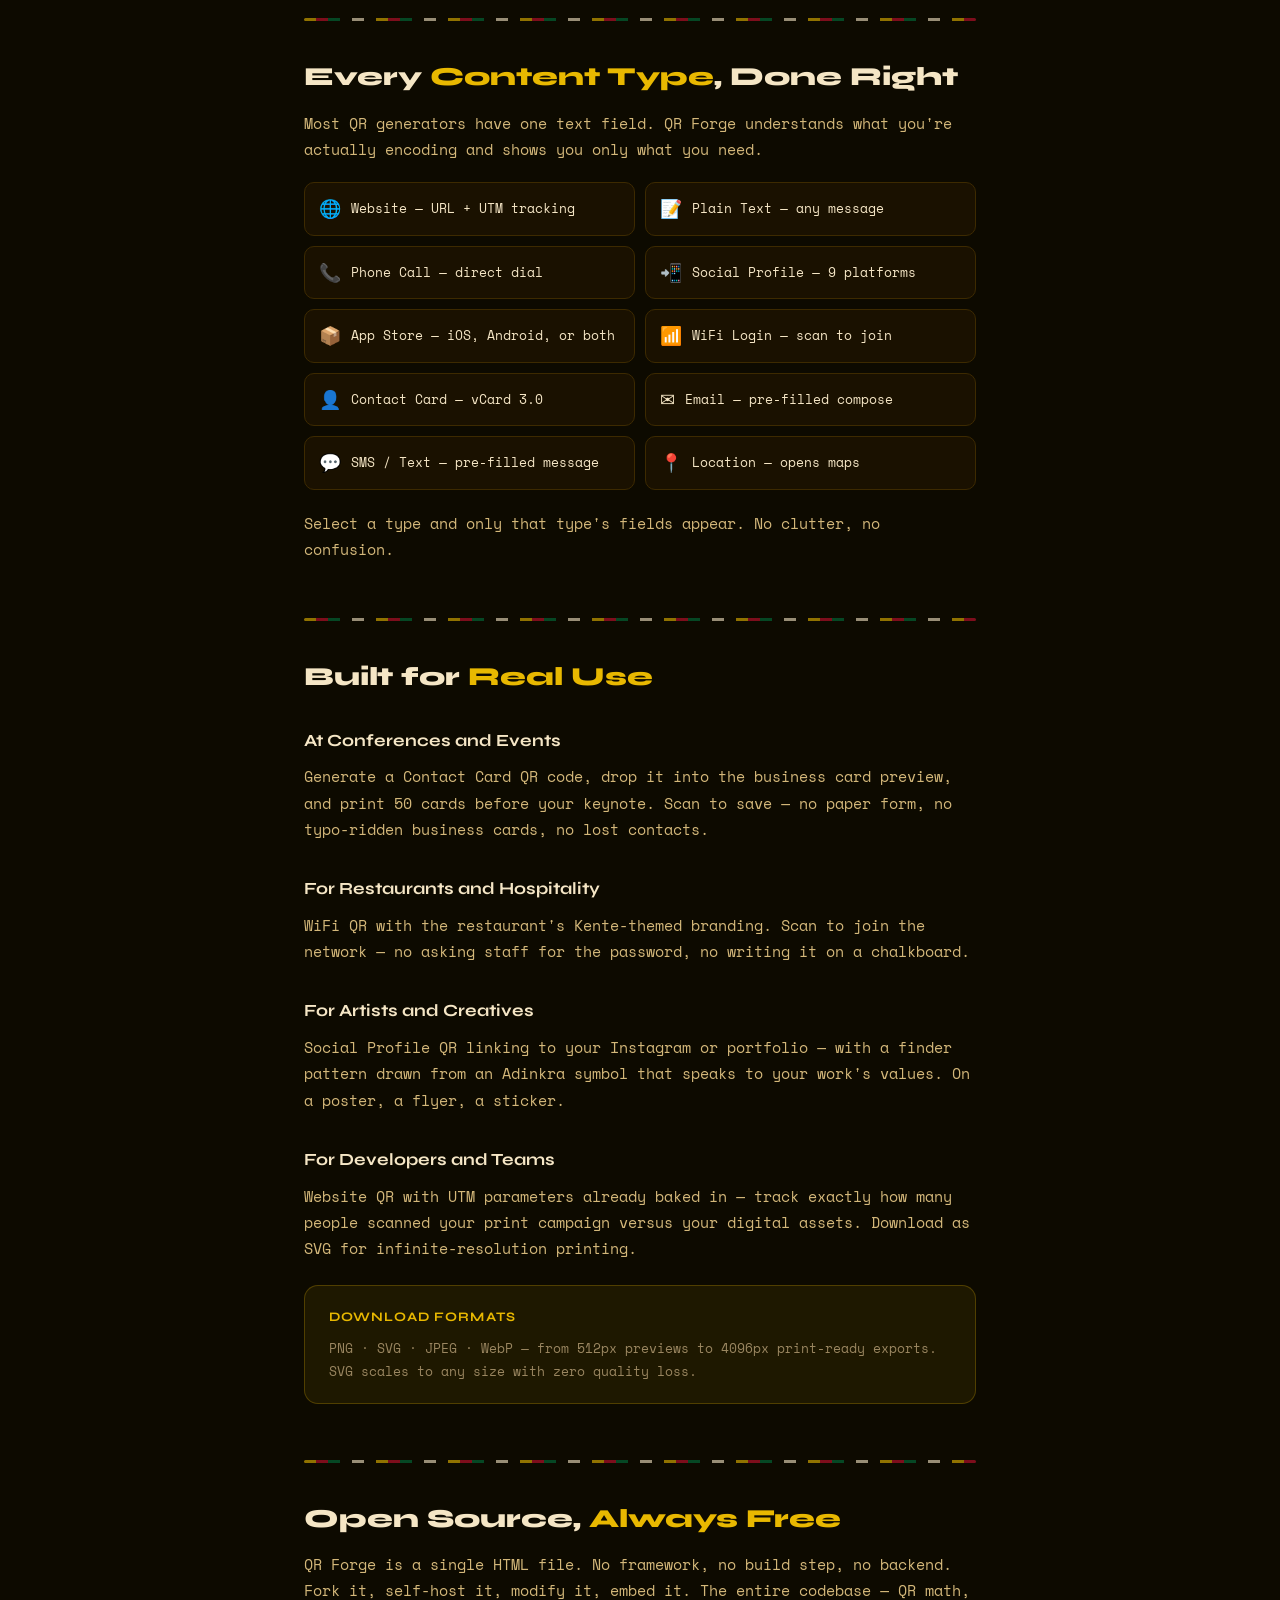
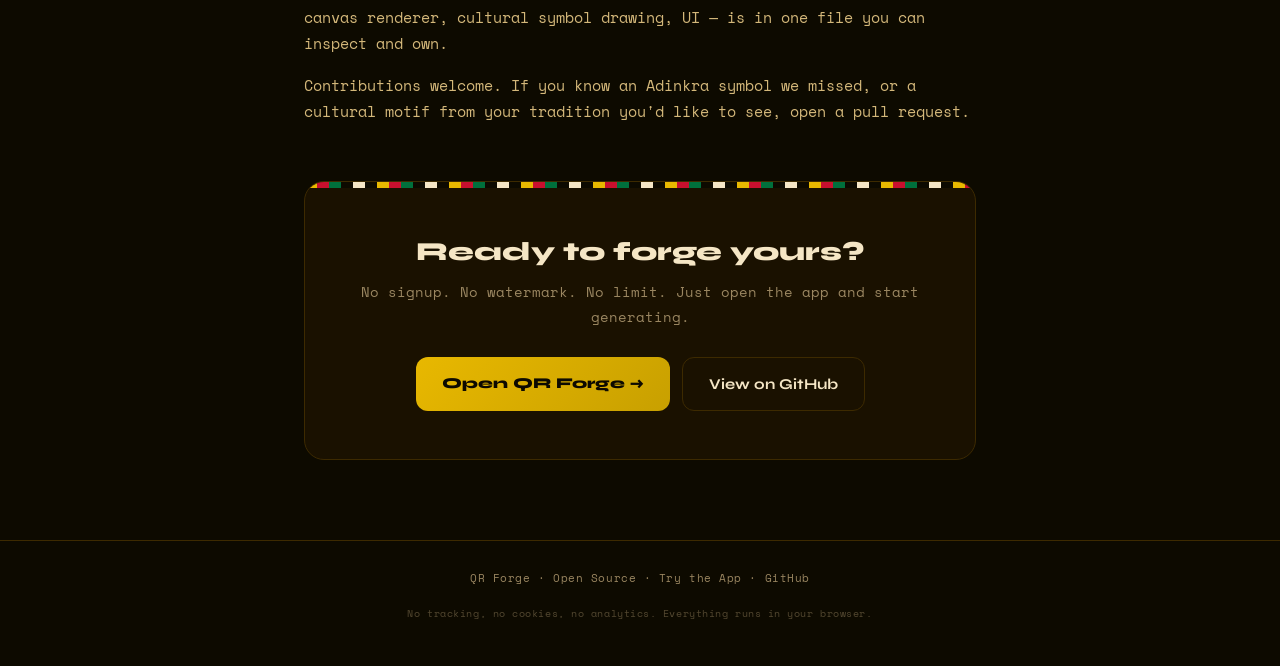
==== commit f244686d: "Self-host CSS, remove tracking, add MIT license + copy-SVG button Production-readiness and privacy p" ====
--- a/blog.html
+++ b/blog.html
@@ -8,8 +8,7 @@
   <link rel="preconnect" href="https://fonts.googleapis.com">
   <link rel="preconnect" href="https://fonts.gstatic.com" crossorigin>
   <link href="https://fonts.googleapis.com/css2?family=Syne:wght@400;600;700;800&family=Space+Mono:ital,wght@0,400;0,700;1,400&display=swap" rel="stylesheet">
-  <!-- GoatCounter analytics -->
-  <script data-goatcounter="https://qr-forge.goatcounter.com/count" async src="//gc.zgo.at/count.js"></script>
+  <!-- No analytics, no beacons, no third-party scripts. -->
   <style>
     *, *::before, *::after { box-sizing: border-box; margin: 0; padding: 0; }
 
@@ -366,14 +365,14 @@
   <div class="post-meta">
     <span>April 2026</span>
     <div class="meta-dot"></div>
-    <span>Michael Baffour Awuah</span>
+    <span>QR Forge Team</span>
     <div class="meta-dot"></div>
     <span>Product</span>
   </div>
 
   <p>QR codes are everywhere — restaurant menus, business cards, conference name tags, event posters. But almost every tool that generates them treats them the same way: a black-and-white square that links to something.</p>
 
-  <p>I thought: what if a QR code could carry <em>cultural identity</em> as well as information? What if scanning a code at a Ghanaian entrepreneur's booth opened their website with a corner pattern drawn from the Adinkra symbol for wisdom? What if a Buddhist retreat's WiFi QR used an endless knot? What if a Māori artist's contact card had a koru spiral in every corner?</p>
+  <p>We thought: what if a QR code could carry <em>cultural identity</em> as well as information? What if scanning a code at a Ghanaian entrepreneur's booth opened their website with a corner pattern drawn from the Adinkra symbol for wisdom? What if a Buddhist retreat's WiFi QR used an endless knot? What if a Māori artist's contact card had a koru spiral in every corner?</p>
 
   <p>That's what QR Forge is built for.</p>
 
@@ -554,7 +553,7 @@
 
   <p>QR Forge is a single HTML file. No framework, no build step, no backend. Fork it, self-host it, modify it, embed it. The entire codebase — QR math, canvas renderer, cultural symbol drawing, UI — is in one file you can inspect and own.</p>
 
-  <p>Contributions welcome. If you know an Adinkra symbol I missed, or a cultural motif from your tradition you'd like to see, open a pull request.</p>
+  <p>Contributions welcome. If you know an Adinkra symbol we missed, or a cultural motif from your tradition you'd like to see, open a pull request.</p>
 
   <div class="cta-section">
     <div class="kente-strip"></div>
@@ -575,7 +574,7 @@
     QR Forge · Open Source · <a href="index.html">Try the App</a> · <a href="https://github.com/mbaffour/qr-forge">GitHub</a>
   </p>
   <p style="margin-top:8px;font-size:10px;opacity:.5">
-    Analytics by <a href="https://www.goatcounter.com" target="_blank">GoatCounter</a> — privacy-friendly, no cookies, GDPR-compliant.
+    No tracking, no cookies, no analytics. Everything runs in your browser.
   </p>
 </footer>
 
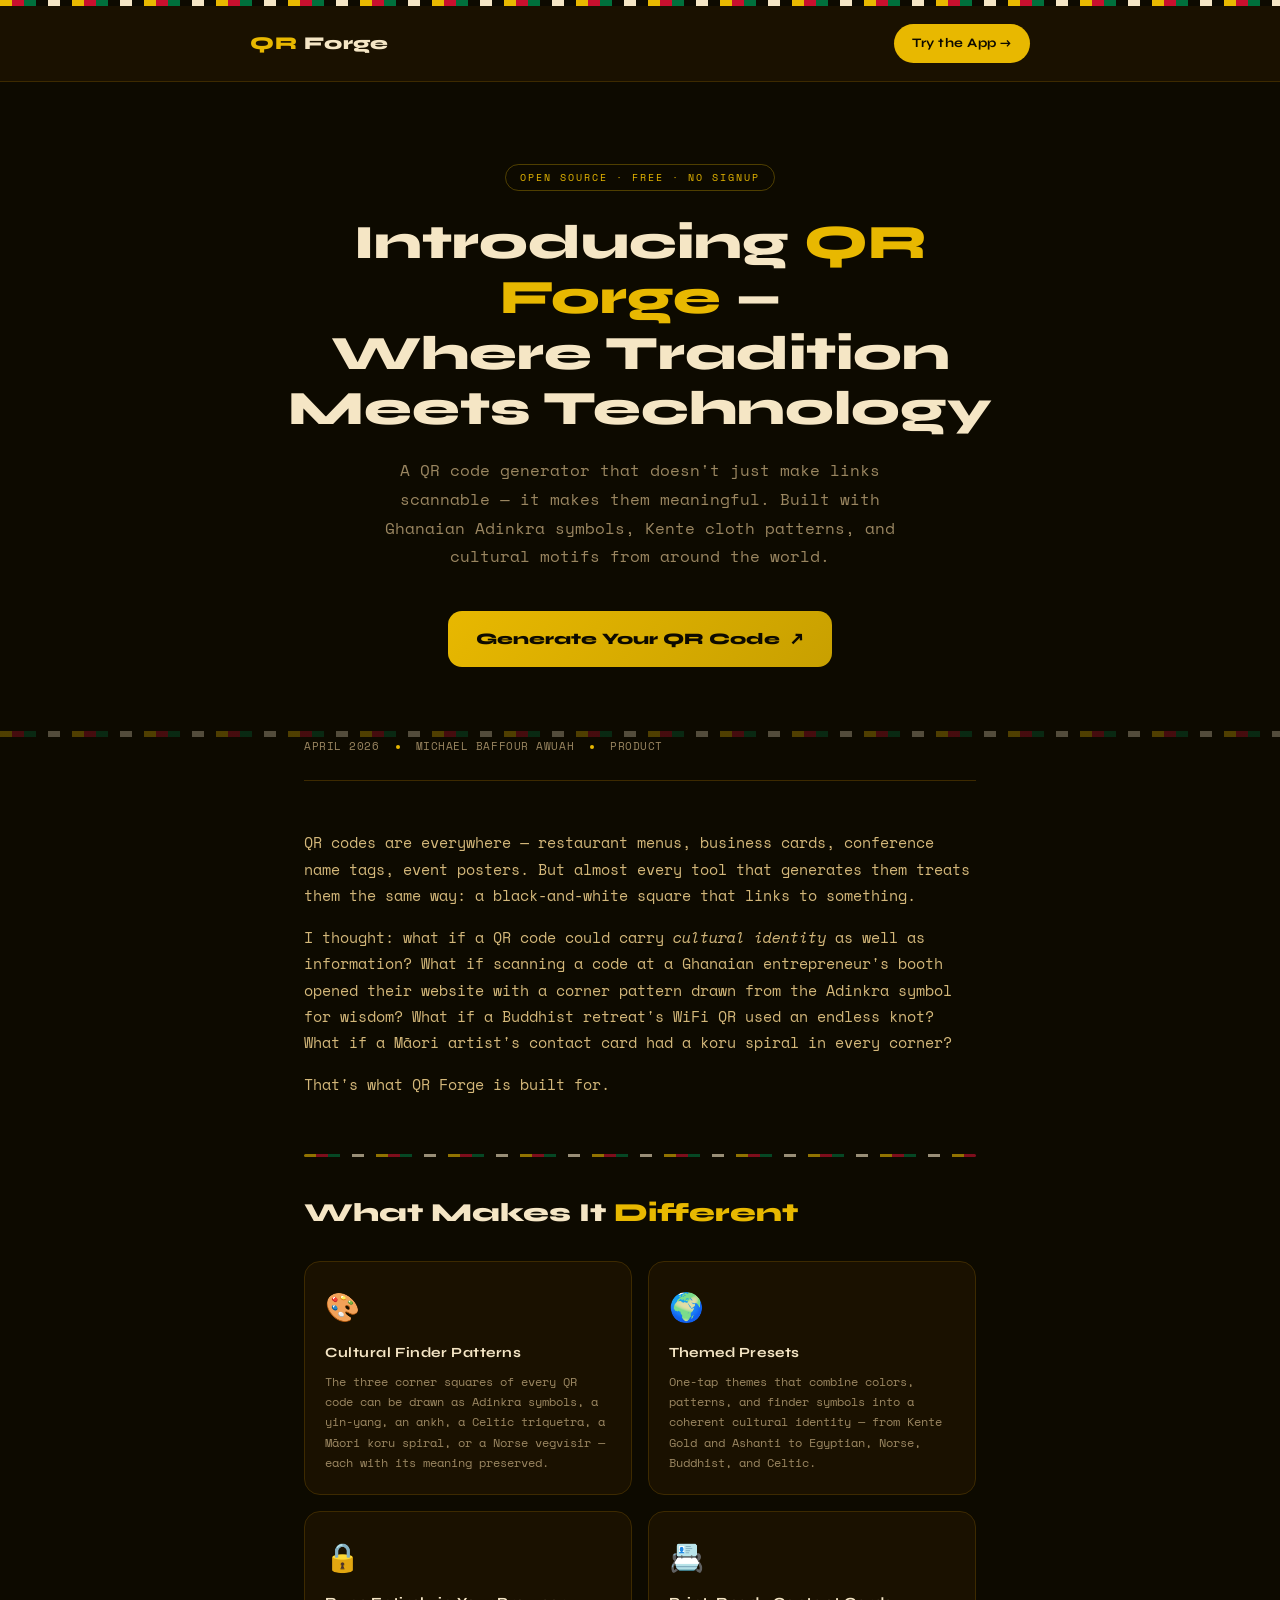
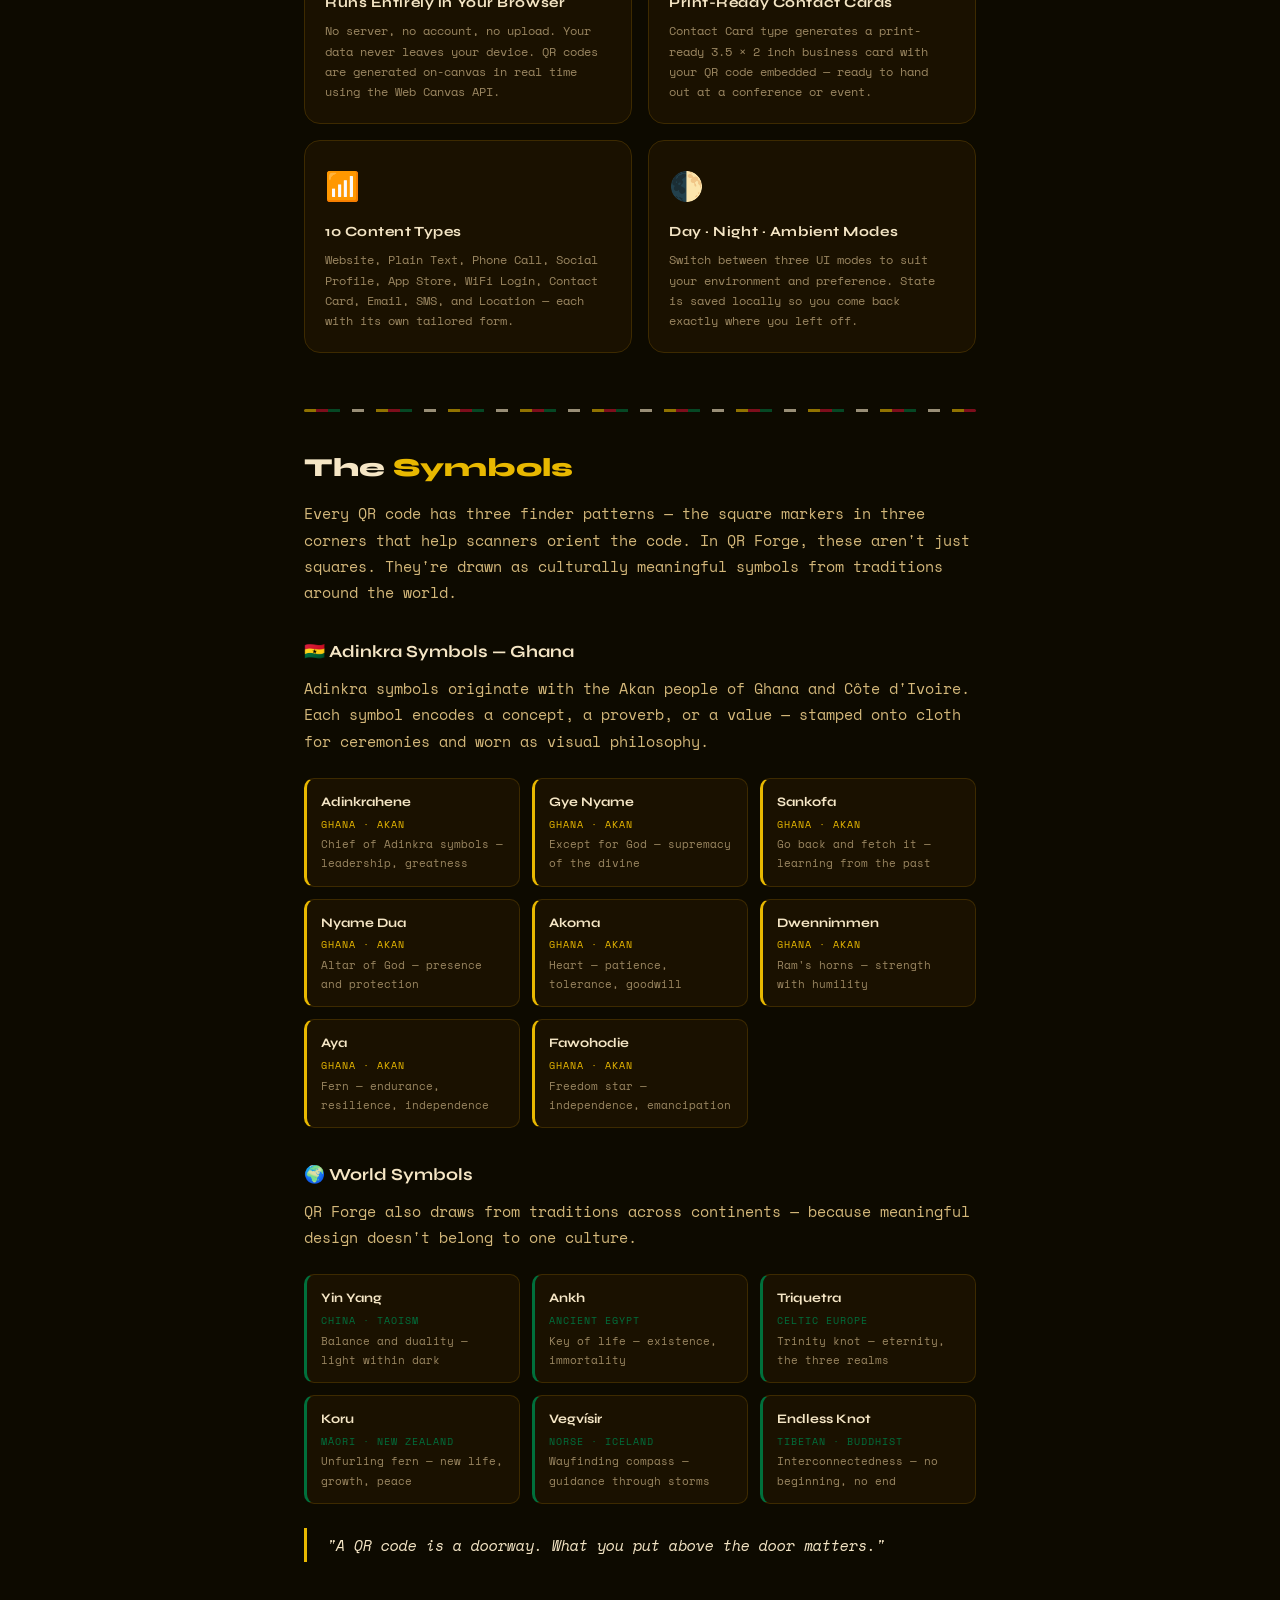
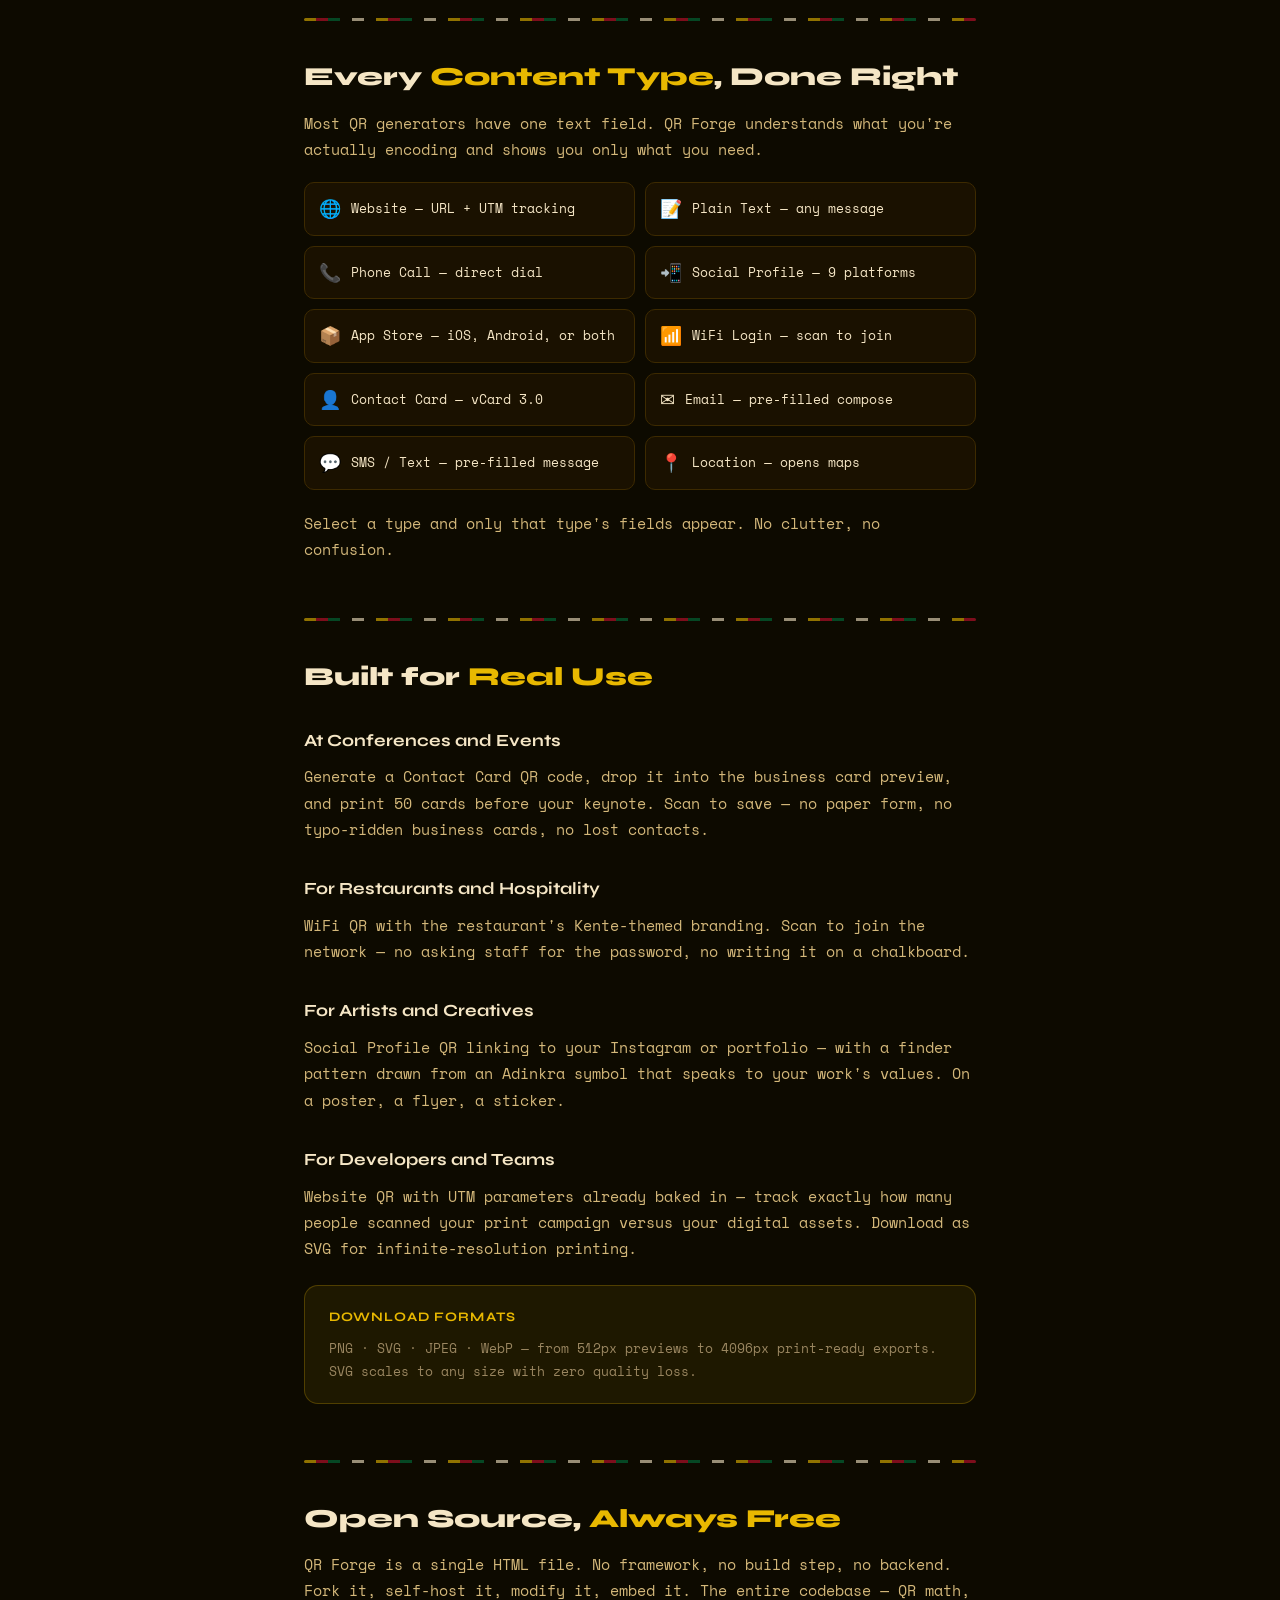
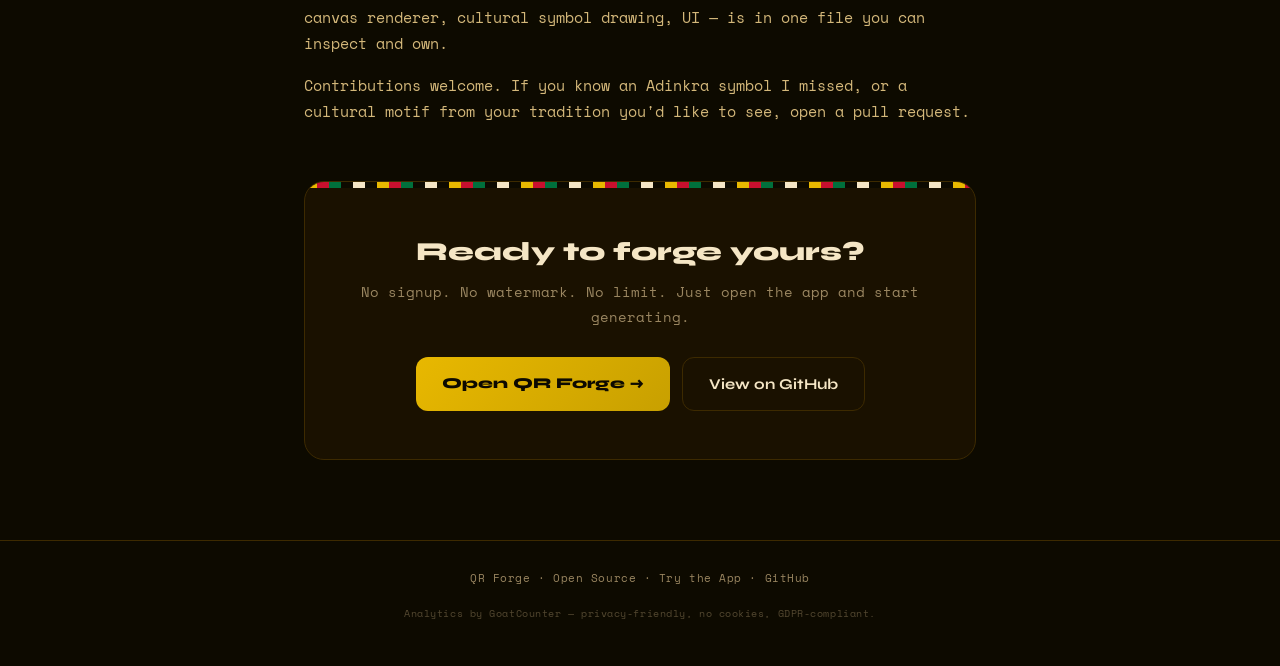
==== commit d09ecfec: "Merge claude/improve-blog-post — attribute blog post byline to Michael Baffour Awuah. Co-Authored-By" ====
--- a/blog.html
+++ b/blog.html
@@ -8,7 +8,8 @@
   <link rel="preconnect" href="https://fonts.googleapis.com">
   <link rel="preconnect" href="https://fonts.gstatic.com" crossorigin>
   <link href="https://fonts.googleapis.com/css2?family=Syne:wght@400;600;700;800&family=Space+Mono:ital,wght@0,400;0,700;1,400&display=swap" rel="stylesheet">
-  <!-- No analytics, no beacons, no third-party scripts. -->
+  <!-- GoatCounter analytics -->
+  <script data-goatcounter="https://qr-forge.goatcounter.com/count" async src="//gc.zgo.at/count.js"></script>
   <style>
     *, *::before, *::after { box-sizing: border-box; margin: 0; padding: 0; }
 
@@ -365,14 +366,14 @@
   <div class="post-meta">
     <span>April 2026</span>
     <div class="meta-dot"></div>
-    <span>QR Forge Team</span>
+    <span>Michael Baffour Awuah</span>
     <div class="meta-dot"></div>
     <span>Product</span>
   </div>
 
   <p>QR codes are everywhere — restaurant menus, business cards, conference name tags, event posters. But almost every tool that generates them treats them the same way: a black-and-white square that links to something.</p>
 
-  <p>We thought: what if a QR code could carry <em>cultural identity</em> as well as information? What if scanning a code at a Ghanaian entrepreneur's booth opened their website with a corner pattern drawn from the Adinkra symbol for wisdom? What if a Buddhist retreat's WiFi QR used an endless knot? What if a Māori artist's contact card had a koru spiral in every corner?</p>
+  <p>I thought: what if a QR code could carry <em>cultural identity</em> as well as information? What if scanning a code at a Ghanaian entrepreneur's booth opened their website with a corner pattern drawn from the Adinkra symbol for wisdom? What if a Buddhist retreat's WiFi QR used an endless knot? What if a Māori artist's contact card had a koru spiral in every corner?</p>
 
   <p>That's what QR Forge is built for.</p>
 
@@ -553,7 +554,7 @@
 
   <p>QR Forge is a single HTML file. No framework, no build step, no backend. Fork it, self-host it, modify it, embed it. The entire codebase — QR math, canvas renderer, cultural symbol drawing, UI — is in one file you can inspect and own.</p>
 
-  <p>Contributions welcome. If you know an Adinkra symbol we missed, or a cultural motif from your tradition you'd like to see, open a pull request.</p>
+  <p>Contributions welcome. If you know an Adinkra symbol I missed, or a cultural motif from your tradition you'd like to see, open a pull request.</p>
 
   <div class="cta-section">
     <div class="kente-strip"></div>
@@ -574,7 +575,7 @@
     QR Forge · Open Source · <a href="index.html">Try the App</a> · <a href="https://github.com/mbaffour/qr-forge">GitHub</a>
   </p>
   <p style="margin-top:8px;font-size:10px;opacity:.5">
-    No tracking, no cookies, no analytics. Everything runs in your browser.
+    Analytics by <a href="https://www.goatcounter.com" target="_blank">GoatCounter</a> — privacy-friendly, no cookies, GDPR-compliant.
   </p>
 </footer>
 
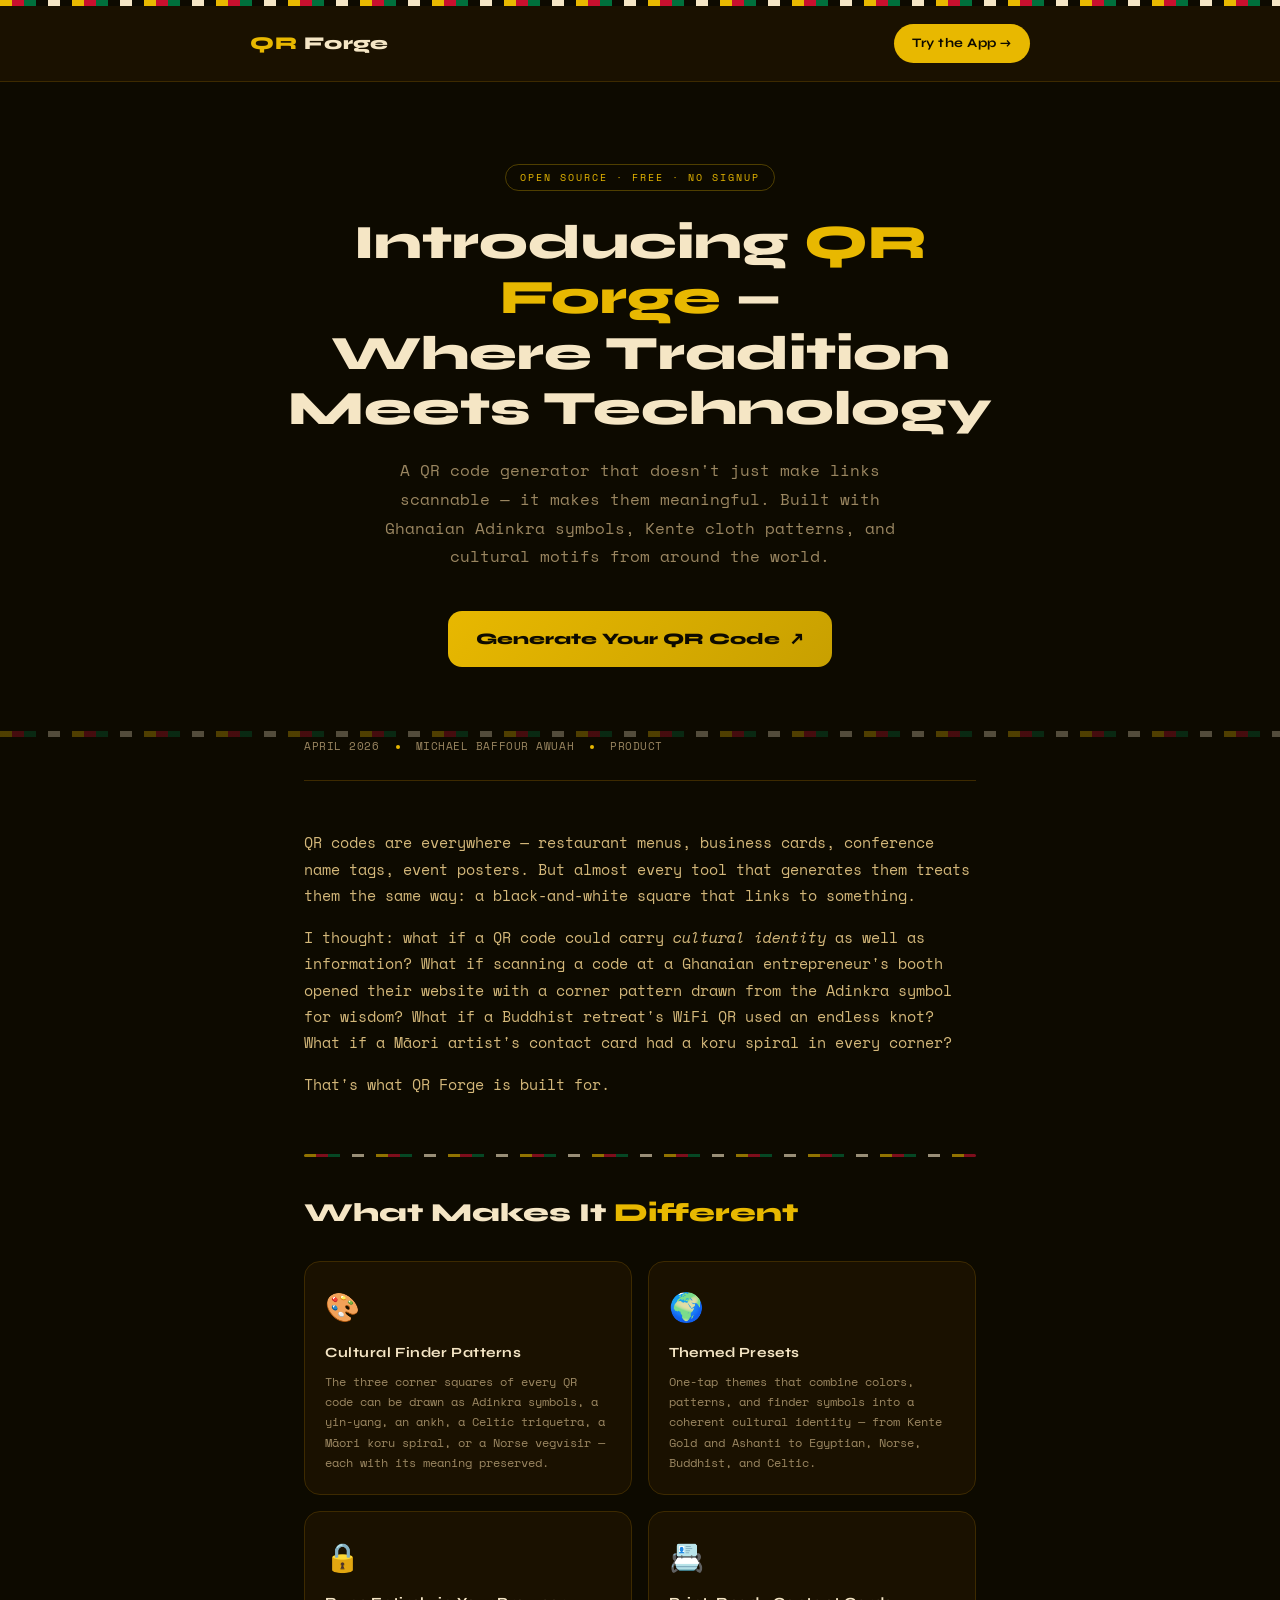
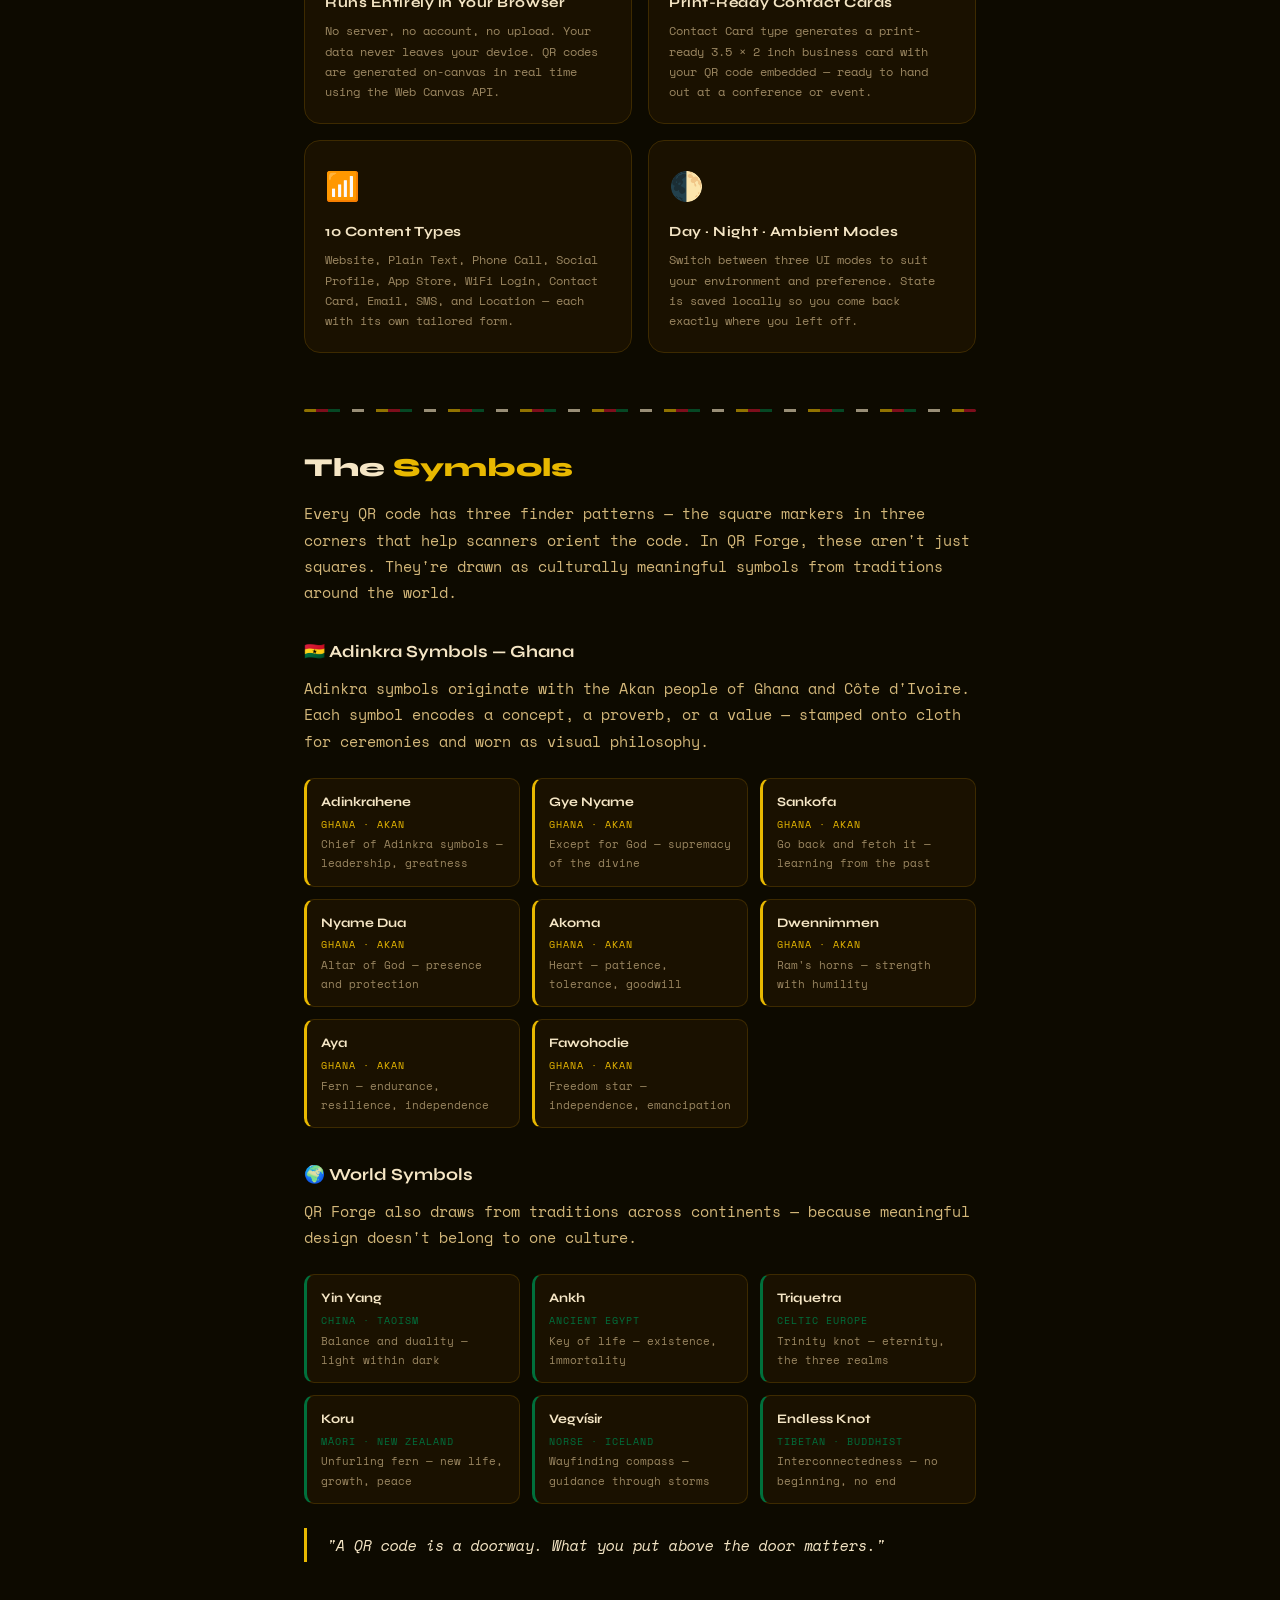
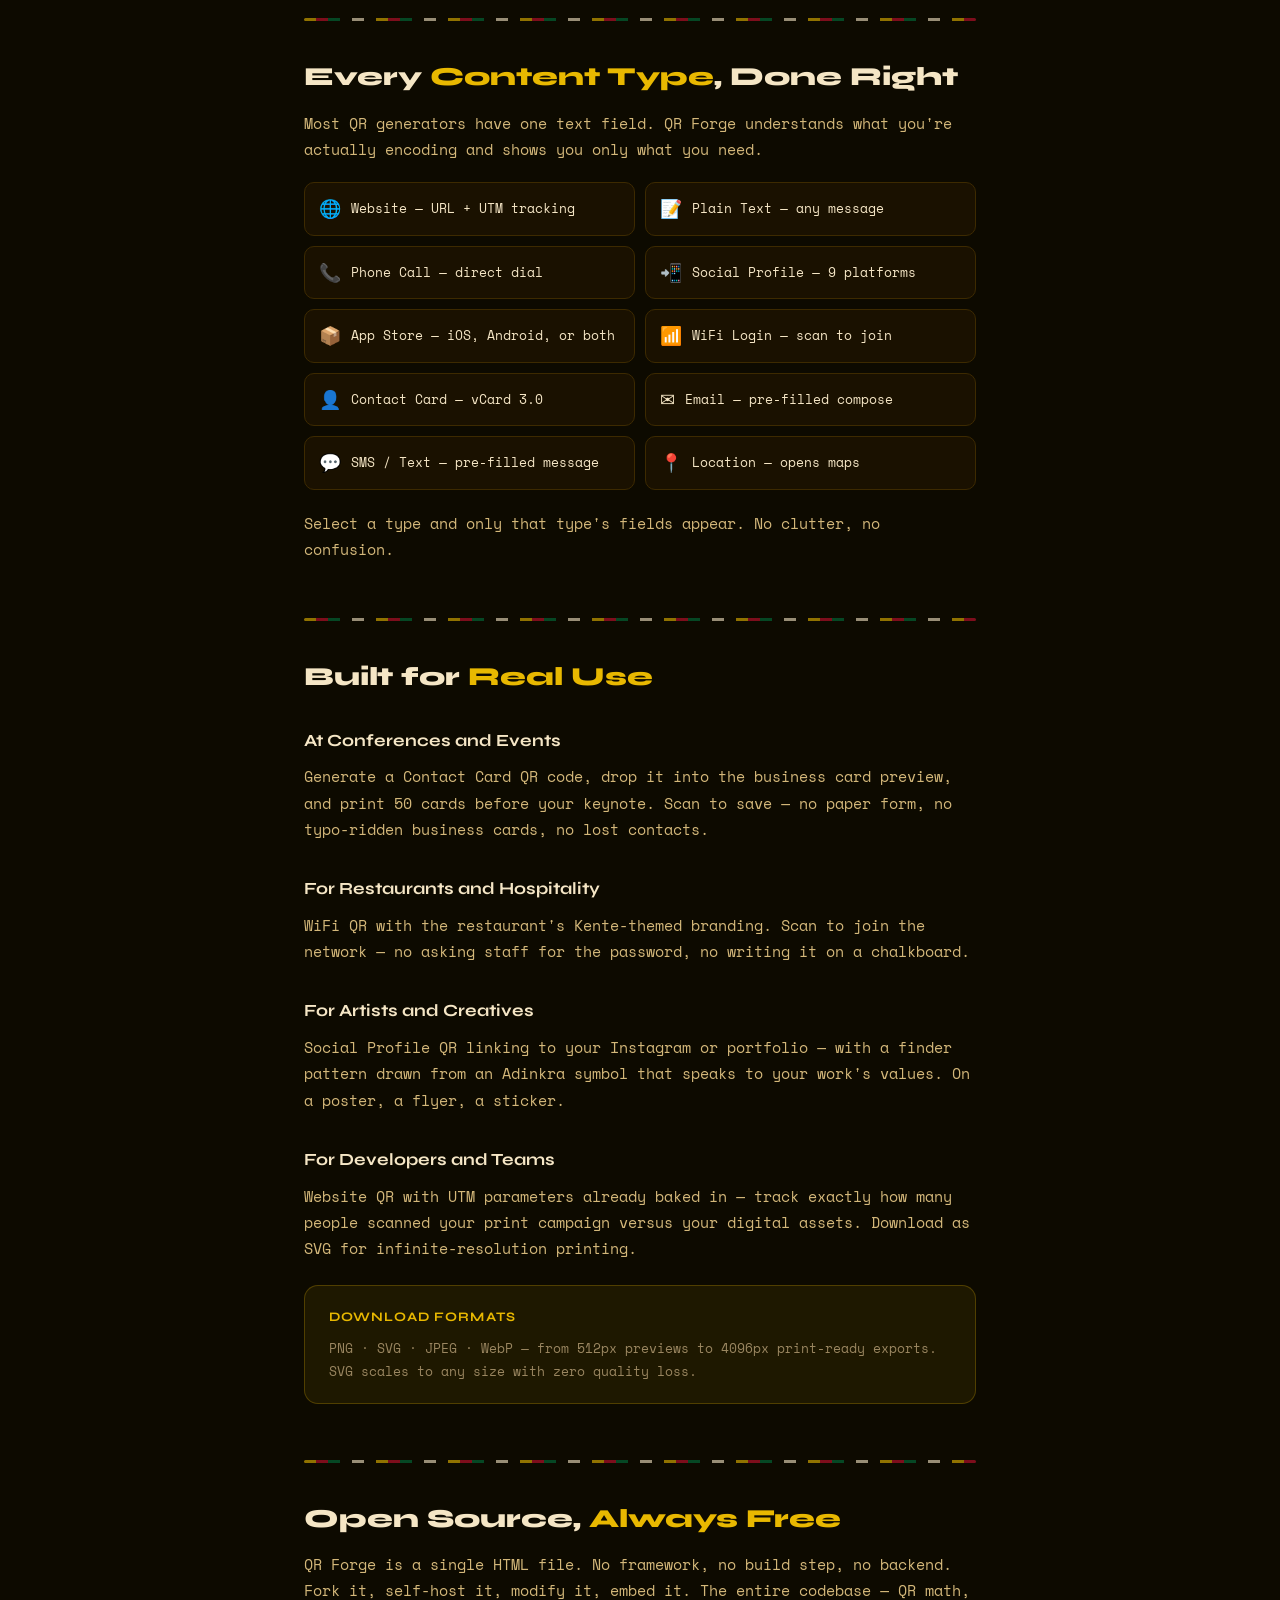
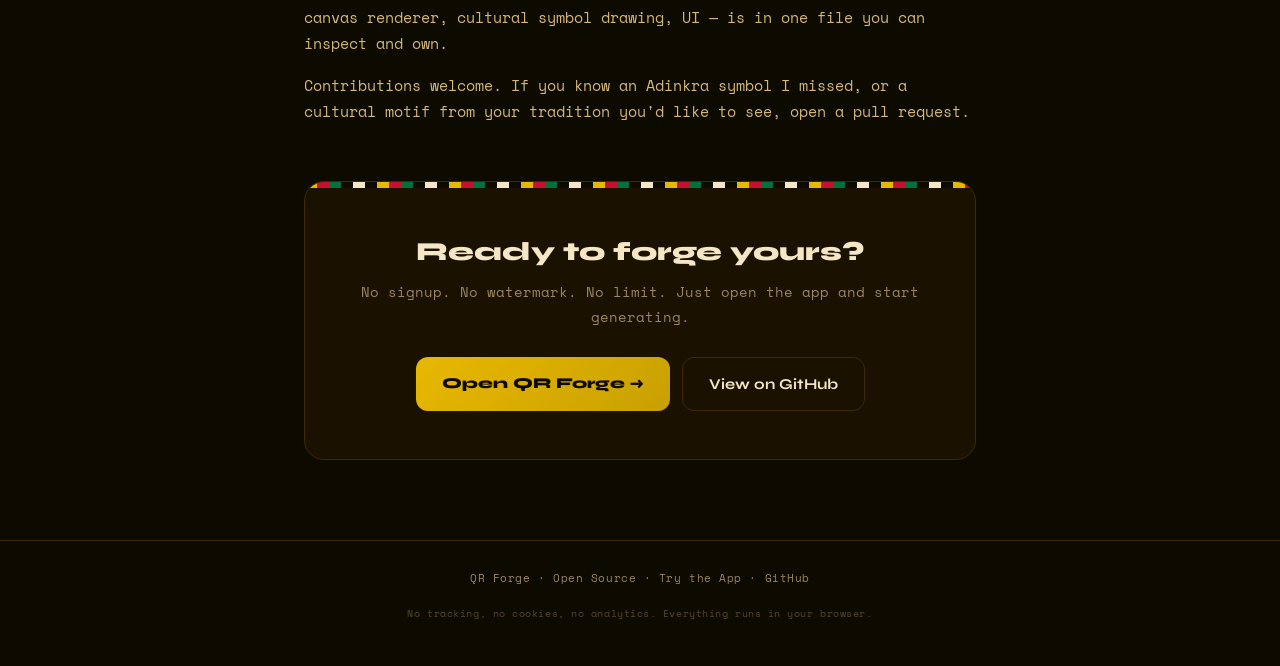
==== commit d23d22e9: "Merge claude/tool-improvements — self-host CSS, remove tracking, add MIT license and copy-SVG button" ====
--- a/blog.html
+++ b/blog.html
@@ -8,8 +8,7 @@
   <link rel="preconnect" href="https://fonts.googleapis.com">
   <link rel="preconnect" href="https://fonts.gstatic.com" crossorigin>
   <link href="https://fonts.googleapis.com/css2?family=Syne:wght@400;600;700;800&family=Space+Mono:ital,wght@0,400;0,700;1,400&display=swap" rel="stylesheet">
-  <!-- GoatCounter analytics -->
-  <script data-goatcounter="https://qr-forge.goatcounter.com/count" async src="//gc.zgo.at/count.js"></script>
+  <!-- No analytics, no beacons, no third-party scripts. -->
   <style>
     *, *::before, *::after { box-sizing: border-box; margin: 0; padding: 0; }
 
@@ -575,7 +574,7 @@
     QR Forge · Open Source · <a href="index.html">Try the App</a> · <a href="https://github.com/mbaffour/qr-forge">GitHub</a>
   </p>
   <p style="margin-top:8px;font-size:10px;opacity:.5">
-    Analytics by <a href="https://www.goatcounter.com" target="_blank">GoatCounter</a> — privacy-friendly, no cookies, GDPR-compliant.
+    No tracking, no cookies, no analytics. Everything runs in your browser.
   </p>
 </footer>
 
